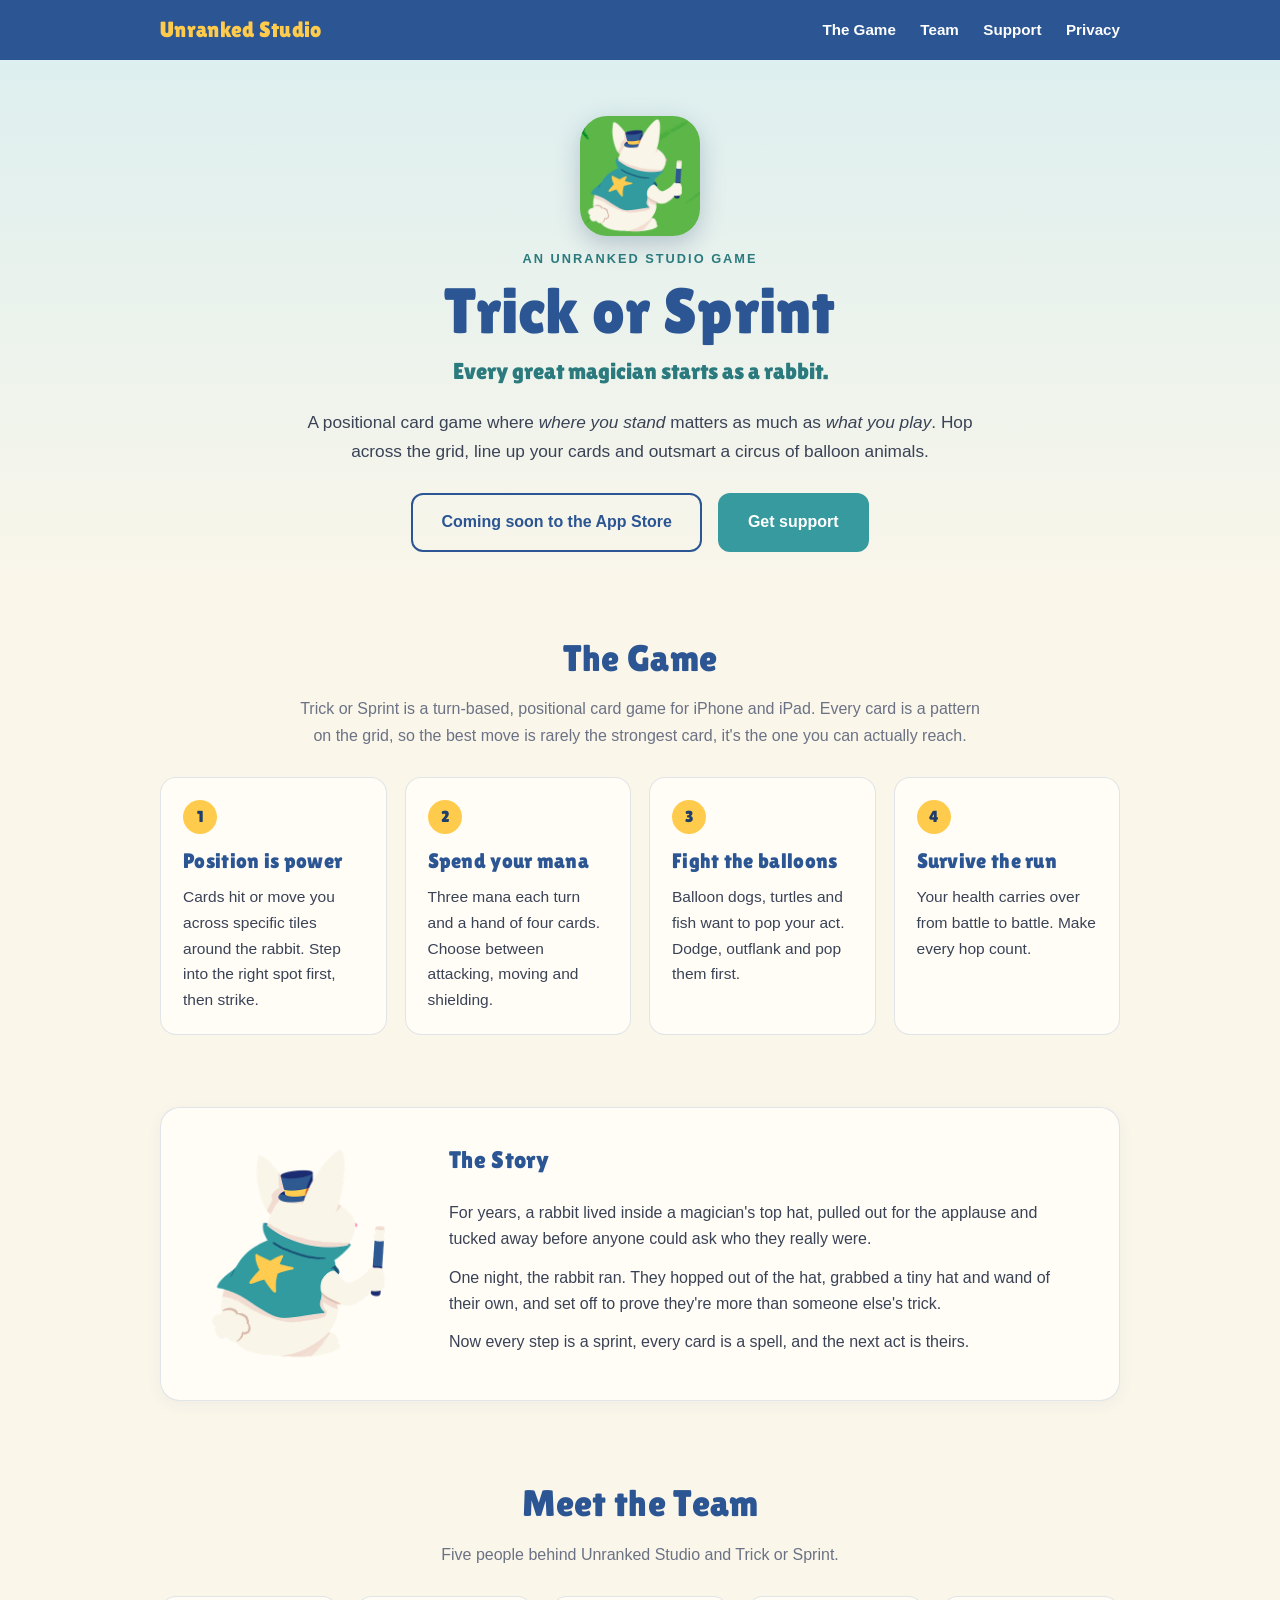
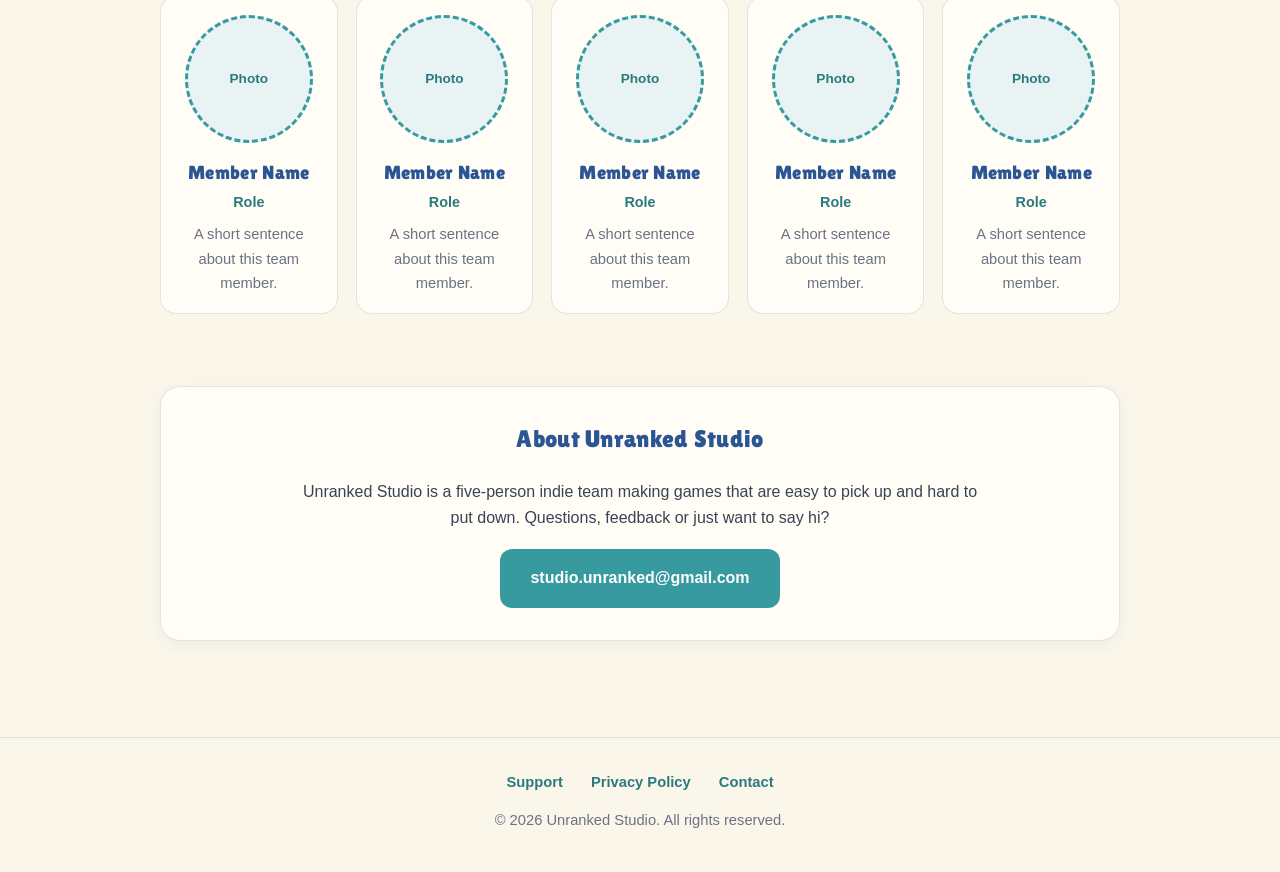
==== index.html @ 57f3ebec "Add Trick or Sprint site: home, support and privacy pages Co-Authored-By: Claude Sonnet 5.5 <noreply" ====
<!DOCTYPE html>
<html lang="en">
<head>
    <meta charset="UTF-8">
    <meta name="viewport" content="width=device-width, initial-scale=1.0">
    <title>Trick or Sprint - Unranked Studio</title>
    <meta name="description" content="Trick or Sprint is a positional card game by Unranked Studio. A rabbit escapes the magician's top hat and sets out to prove themselves as a magician of their own.">

    <link rel="preconnect" href="https://fonts.googleapis.com">
    <link rel="preconnect" href="https://fonts.gstatic.com" crossorigin>
    <link href="https://fonts.googleapis.com/css2?family=Lilita+One&display=swap" rel="stylesheet">
    <link rel="stylesheet" href="style.css">
</head>
<body>

<header class="topbar">
    <div class="container">
        <a href="index.html" class="brand">Unranked Studio</a>
        <nav>
            <a href="#game">The Game</a>
            <a href="#team">Team</a>
            <a href="support.html">Support</a>
            <a href="privacy.html">Privacy</a>
        </nav>
    </div>
</header>

<!-- ============ HERO ============ -->
<section class="hero">
    <div class="container">
        <div class="hero-art">
            <img src="images/app-icon.png" alt="Trick or Sprint app icon: a rabbit in a magician's cape holding a wand" class="app-icon">
        </div>
        <p class="studio-tag">An Unranked Studio game</p>
        <h1>Trick or Sprint</h1>
        <p class="tagline">Every great magician starts as a rabbit.</p>
        <p class="pitch">
            A positional card game where <em>where you stand</em> matters as much as <em>what you play</em>.
            Hop across the grid, line up your cards and outsmart a circus of balloon animals.
        </p>

        <div class="cta-row">
            <!-- When the app is live, replace this span with:
                 <a href="https://apps.apple.com/app/YOUR-APP-ID" class="btn btn-primary">Download on the App Store</a> -->
            <span class="btn btn-soon">Coming soon to the App Store</span>
            <a href="support.html" class="btn btn-teal">Get support</a>
        </div>
    </div>
</section>

<!-- ============ THE GAME ============ -->
<section class="block" id="game">
    <div class="container">
        <h2>The Game</h2>
        <p class="lead">
            Trick or Sprint is a turn-based, positional card game for iPhone and iPad.
            Every card is a pattern on the grid, so the best move is rarely the strongest card,
            it's the one you can actually reach.
        </p>

        <div class="feature-grid">
            <div class="feature">
                <span class="num">1</span>
                <h3>Position is power</h3>
                <p>Cards hit or move you across specific tiles around the rabbit. Step into the right spot first, then strike.</p>
            </div>
            <div class="feature">
                <span class="num">2</span>
                <h3>Spend your mana</h3>
                <p>Three mana each turn and a hand of four cards. Choose between attacking, moving and shielding.</p>
            </div>
            <div class="feature">
                <span class="num">3</span>
                <h3>Fight the balloons</h3>
                <p>Balloon dogs, turtles and fish want to pop your act. Dodge, outflank and pop them first.</p>
            </div>
            <div class="feature">
                <span class="num">4</span>
                <h3>Survive the run</h3>
                <p>Your health carries over from battle to battle. Make every hop count.</p>
            </div>
        </div>
    </div>
</section>

<!-- ============ THE STORY ============ -->
<section class="block" id="story">
    <div class="container">
        <div class="panel story">
            <img src="images/rabbit.png" alt="The rabbit, wearing a tiny top hat and teal cape, holding a magic wand">
            <div>
                <h2>The Story</h2>
                <p>
                    For years, a rabbit lived inside a magician's top hat, pulled out for the applause
                    and tucked away before anyone could ask who they really were.
                </p>
                <p>
                    One night, the rabbit ran. They hopped out of the hat, grabbed a tiny hat and wand of their own,
                    and set off to prove they're more than someone else's trick.
                </p>
                <p>
                    Now every step is a sprint, every card is a spell, and the next act is theirs.
                </p>
            </div>
        </div>
    </div>
</section>

<!-- ============ THE TEAM ============ -->
<section class="block" id="team">
    <div class="container">
        <h2>Meet the Team</h2>
        <p class="lead">Five people behind Unranked Studio and Trick or Sprint.</p>

        <!--
            To add a photo: put the image in images/team/ and replace the placeholder <span> inside .photo with
            <img src="images/team/your-photo.jpg" alt="Name">
            Then replace the name, role and short bio of that member.
        -->
        <div class="team-grid">
            <article class="member">
                <div class="photo"><span>Photo</span></div>
                <h3>Member Name</h3>
                <p class="role">Role</p>
                <p class="bio">A short sentence about this team member.</p>
            </article>

            <article class="member">
                <div class="photo"><span>Photo</span></div>
                <h3>Member Name</h3>
                <p class="role">Role</p>
                <p class="bio">A short sentence about this team member.</p>
            </article>

            <article class="member">
                <div class="photo"><span>Photo</span></div>
                <h3>Member Name</h3>
                <p class="role">Role</p>
                <p class="bio">A short sentence about this team member.</p>
            </article>

            <article class="member">
                <div class="photo"><span>Photo</span></div>
                <h3>Member Name</h3>
                <p class="role">Role</p>
                <p class="bio">A short sentence about this team member.</p>
            </article>

            <article class="member">
                <div class="photo"><span>Photo</span></div>
                <h3>Member Name</h3>
                <p class="role">Role</p>
                <p class="bio">A short sentence about this team member.</p>
            </article>
        </div>
    </div>
</section>

<!-- ============ ABOUT THE STUDIO ============ -->
<section class="block" id="studio">
    <div class="container">
        <div class="panel" style="text-align:center;">
            <h2 style="margin-top:0;">About Unranked Studio</h2>
            <p style="max-width:680px; margin:0 auto 18px;">
                Unranked Studio is a five-person indie team making games that are easy to pick up and hard to put down.
                Questions, feedback or just want to say hi?
            </p>
            <a href="mailto:studio.unranked@gmail.com" class="btn btn-teal">studio.unranked@gmail.com</a>
        </div>
    </div>
</section>

<footer class="site-footer">
    <a href="support.html">Support</a>
    <a href="privacy.html">Privacy Policy</a>
    <a href="mailto:studio.unranked@gmail.com">Contact</a>
    <p>&copy; 2026 Unranked Studio. All rights reserved.</p>
</footer>

</body>
</html>
---- style.css ----
/* Unranked Studio - shared styles for index, support and privacy pages.
   Palette is taken from the rabbit art in the game. */

:root {
    --navy: #2B5593;
    --navy-dark: #1E3D6B;
    --teal: #379A9F;
    --teal-dark: #2A7A7E;
    --gold: #FFCB4C;
    --gold-dark: #E8B02C;
    --cream: #FAF6EA;
    --paper: #FFFDF6;
    --text: #3A4256;
    --muted: #6B7285;
    --line: rgba(43, 85, 147, 0.14);
}

* { box-sizing: border-box; }

body {
    font-family: -apple-system, BlinkMacSystemFont, "Segoe UI", Roboto, Helvetica, Arial, sans-serif;
    line-height: 1.65;
    color: var(--text);
    margin: 0;
    background-color: var(--cream);
}

h1, h2, h3, .brand {
    font-family: 'Lilita One', 'Trebuchet MS', sans-serif;
    font-weight: 400;
    color: var(--navy);
    letter-spacing: 0.3px;
}

a { color: var(--teal-dark); }
a:hover { color: var(--navy); }

.container { max-width: 1000px; margin: 0 auto; padding: 0 20px; }
.container.narrow { max-width: 720px; }

/* ---------- Top bar ---------- */
.topbar {
    background-color: var(--navy);
    color: white;
}
.topbar .container {
    display: flex;
    align-items: center;
    justify-content: space-between;
    gap: 16px;
    flex-wrap: wrap;
    padding-top: 12px;
    padding-bottom: 12px;
}
.topbar .brand {
    color: var(--gold);
    font-size: 1.35em;
    text-decoration: none;
}
.topbar nav a {
    color: white;
    text-decoration: none;
    margin-left: 20px;
    font-weight: 600;
    font-size: 0.95em;
    padding-bottom: 2px;
    border-bottom: 2px solid transparent;
}
.topbar nav a:hover,
.topbar nav a[aria-current="page"] { border-bottom-color: var(--gold); }

/* ---------- Buttons ---------- */
.btn {
    display: inline-flex;
    align-items: center;
    justify-content: center;
    padding: 14px 28px;
    border-radius: 12px;
    text-decoration: none;
    font-weight: 700;
    border: 2px solid transparent;
    transition: transform 0.15s, background-color 0.15s;
}
.btn:hover { transform: translateY(-2px); }
.btn-primary { background-color: var(--gold); color: var(--navy-dark); border-color: var(--gold); }
.btn-primary:hover { background-color: var(--gold-dark); border-color: var(--gold-dark); color: var(--navy-dark); }
.btn-teal { background-color: var(--teal); color: white; }
.btn-teal:hover { background-color: var(--teal-dark); color: white; }
.btn-soon {
    background-color: transparent;
    color: var(--navy);
    border-color: var(--navy);
    cursor: default;
}
.btn-soon:hover { transform: none; }

/* ---------- Home: hero ---------- */
.hero {
    background: linear-gradient(180deg, #DDEFEF 0%, var(--cream) 100%);
    padding: 56px 0 40px;
    text-align: center;
}
.hero-art {
    display: flex;
    justify-content: center;
    align-items: center;
    gap: 24px;
    margin-bottom: 12px;
}
.app-icon {
    width: 120px;
    height: 120px;
    border-radius: 27px;
    box-shadow: 0 8px 24px rgba(30, 61, 107, 0.25);
}
.hero h1 { font-size: 4em; margin: 0; line-height: 1.05; }
.studio-tag {
    font-weight: 700;
    letter-spacing: 2px;
    text-transform: uppercase;
    font-size: 0.8em;
    color: var(--teal-dark);
    margin: 0 0 8px;
}
.tagline {
    font-family: 'Lilita One', 'Trebuchet MS', sans-serif;
    color: var(--teal-dark);
    font-size: 1.45em;
    margin: 8px 0 18px;
}
.hero p.pitch { max-width: 680px; margin: 0 auto 28px; font-size: 1.08em; }
.cta-row { display: flex; gap: 16px; justify-content: center; flex-wrap: wrap; }

/* ---------- Sections ---------- */
section.block { padding: 36px 0; }
section.block > .container > h2 { font-size: 2.3em; margin: 0 0 8px; text-align: center; }
.lead { text-align: center; max-width: 700px; margin: 0 auto 28px; color: var(--muted); }

.panel {
    background-color: var(--paper);
    border: 1px solid var(--line);
    border-radius: 20px;
    padding: 32px 36px;
    box-shadow: 0 4px 15px rgba(30, 61, 107, 0.05);
}

.feature-grid {
    display: grid;
    grid-template-columns: repeat(auto-fit, minmax(210px, 1fr));
    gap: 18px;
}
.feature {
    background-color: var(--paper);
    border: 1px solid var(--line);
    border-radius: 16px;
    padding: 22px;
}
.feature h3 { margin: 0 0 6px; font-size: 1.3em; }
.feature p { margin: 0; font-size: 0.97em; }
.feature .num {
    display: inline-flex;
    align-items: center;
    justify-content: center;
    width: 34px;
    height: 34px;
    border-radius: 50%;
    background-color: var(--gold);
    color: var(--navy-dark);
    font-family: 'Lilita One', sans-serif;
    margin-bottom: 10px;
}

/* ---------- Story ---------- */
.story {
    display: grid;
    grid-template-columns: 220px 1fr;
    gap: 32px;
    align-items: center;
}
.story img { width: 100%; height: auto; display: block; }
.story h2 { text-align: left; margin-top: 0; }
.story p { margin: 0 0 12px; }

/* ---------- Team ---------- */
.team-grid {
    display: grid;
    grid-template-columns: repeat(auto-fit, minmax(170px, 1fr));
    gap: 18px;
}
.member {
    background-color: var(--paper);
    border: 1px solid var(--line);
    border-radius: 16px;
    padding: 18px;
    text-align: center;
}
.photo {
    width: 128px;
    height: 128px;
    margin: 0 auto 14px;
    border-radius: 50%;
    overflow: hidden;
    background-color: #E9F3F3;
    border: 3px dashed var(--teal);
    display: flex;
    align-items: center;
    justify-content: center;
    color: var(--teal-dark);
    font-size: 0.85em;
    font-weight: 600;
}
.photo img { width: 100%; height: 100%; object-fit: cover; display: block; }
.member h3 { margin: 0; font-size: 1.2em; }
.member .role { color: var(--teal-dark); font-weight: 600; font-size: 0.9em; margin: 2px 0 8px; }
.member .bio { margin: 0; font-size: 0.92em; color: var(--muted); }

/* ---------- Document pages (support / privacy) ---------- */
.doc { padding: 40px 0 20px; }
.doc h1 { font-size: 2.6em; margin: 0 0 6px; }
.doc h2 { font-size: 1.5em; margin: 34px 0 6px; }
.doc .updated { color: var(--muted); font-size: 0.92em; margin-top: 0; }
.doc p, .doc ul { margin-top: 0; }
.doc li { margin-bottom: 8px; }
.doc hr { border: none; border-top: 1px solid var(--line); margin: 28px 0; }

.contact-card {
    background-color: var(--paper);
    border: 1px solid var(--line);
    border-radius: 20px;
    padding: 28px;
    text-align: center;
    margin: 24px 0 8px;
}
.contact-card p { margin: 0 0 16px; }
.contact-card .small { font-size: 0.9em; color: var(--muted); margin: 14px 0 0; }

details {
    background-color: var(--paper);
    border: 1px solid var(--line);
    border-radius: 14px;
    padding: 4px 20px;
    margin-bottom: 10px;
}
details[open] { padding-bottom: 12px; }
summary {
    cursor: pointer;
    font-weight: 700;
    color: var(--navy);
    padding: 12px 0;
}
details p, details ul { margin: 0 0 10px; }

/* ---------- Footer ---------- */
.site-footer {
    margin-top: 60px;
    padding: 32px 20px 40px;
    border-top: 1px solid var(--line);
    text-align: center;
    font-size: 0.92em;
    color: var(--muted);
}
.site-footer a { margin: 0 12px; text-decoration: none; font-weight: 600; }
.site-footer a:hover { text-decoration: underline; }
.site-footer p { margin: 14px 0 0; }

/* ---------- Mobile ---------- */
@media (max-width: 720px) {
    .hero h1 { font-size: 2.8em; }
    .hero-art { flex-direction: column; gap: 14px; }
    .panel { padding: 24px; }
    .story { grid-template-columns: 1fr; text-align: center; }
    .story img { max-width: 180px; margin: 0 auto; }
    .story h2 { text-align: center; }
    .topbar nav a { margin-left: 14px; }
    .btn { width: 100%; }
}
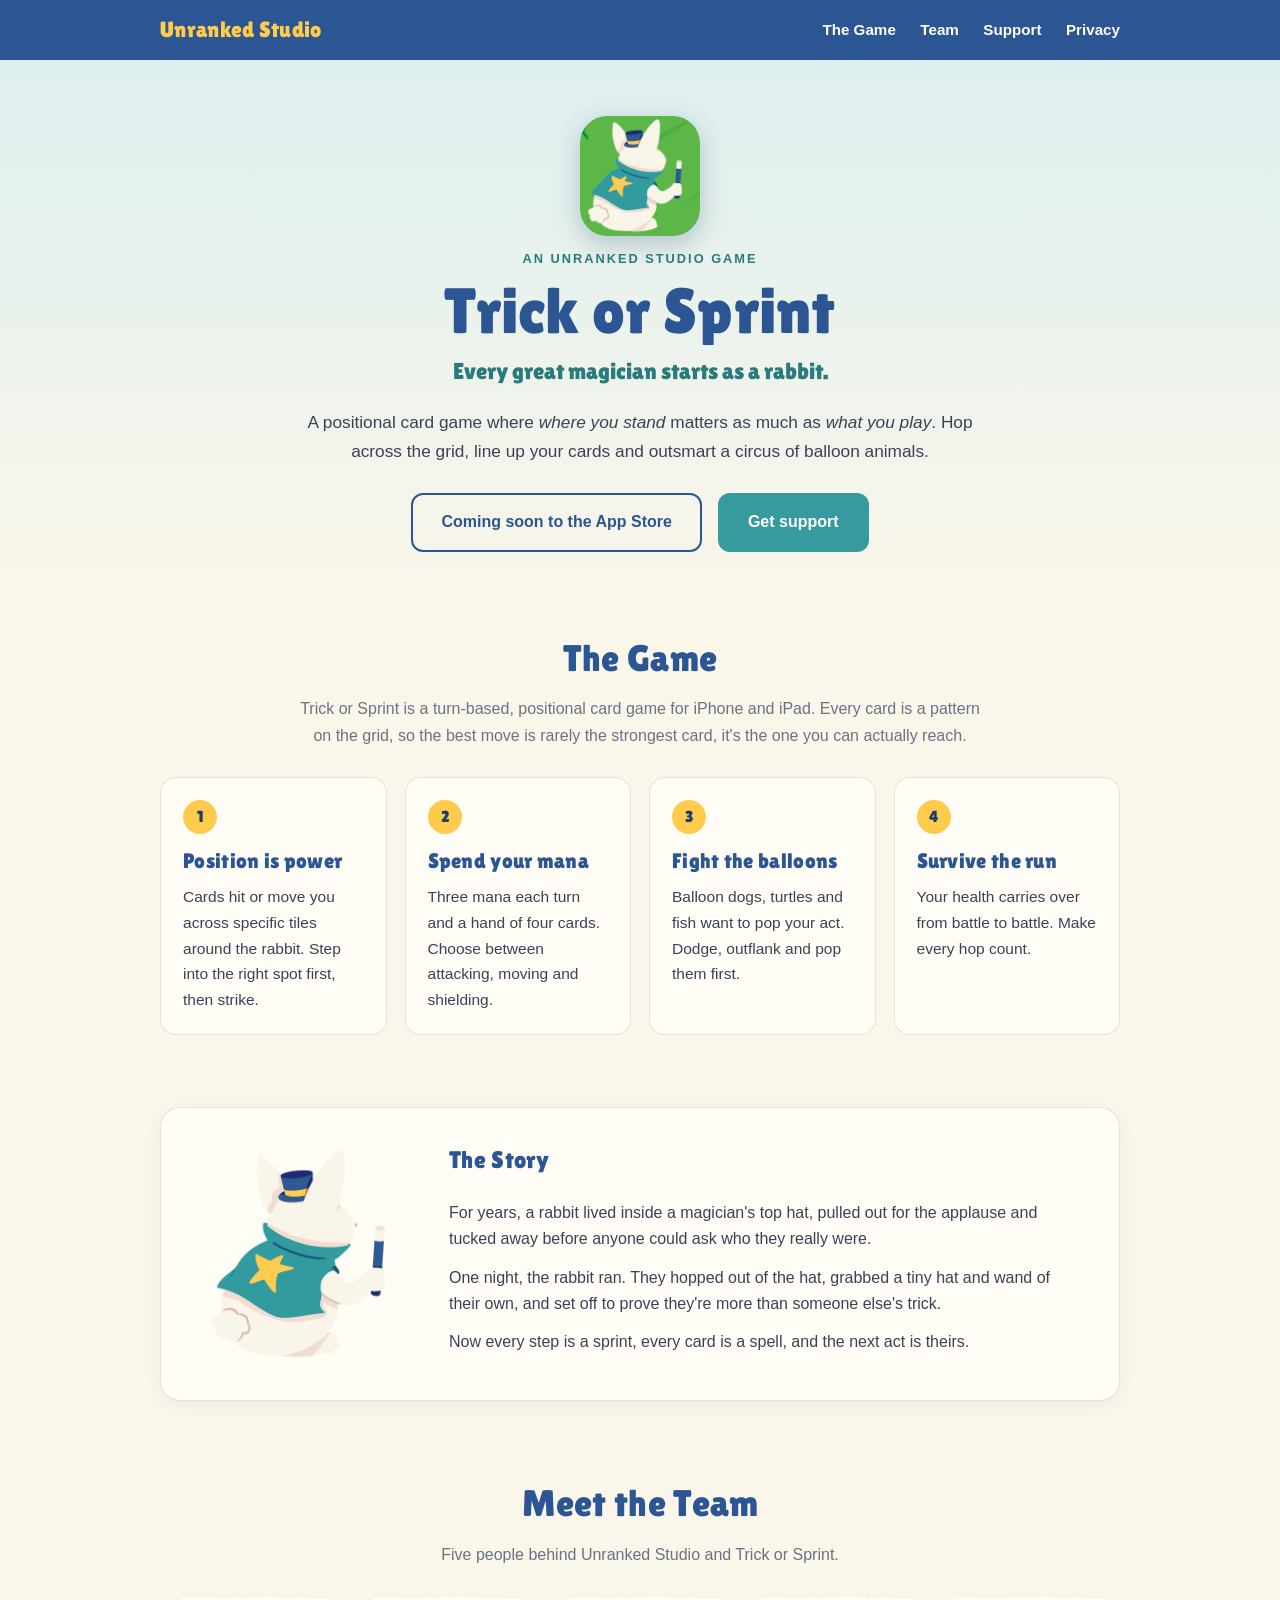
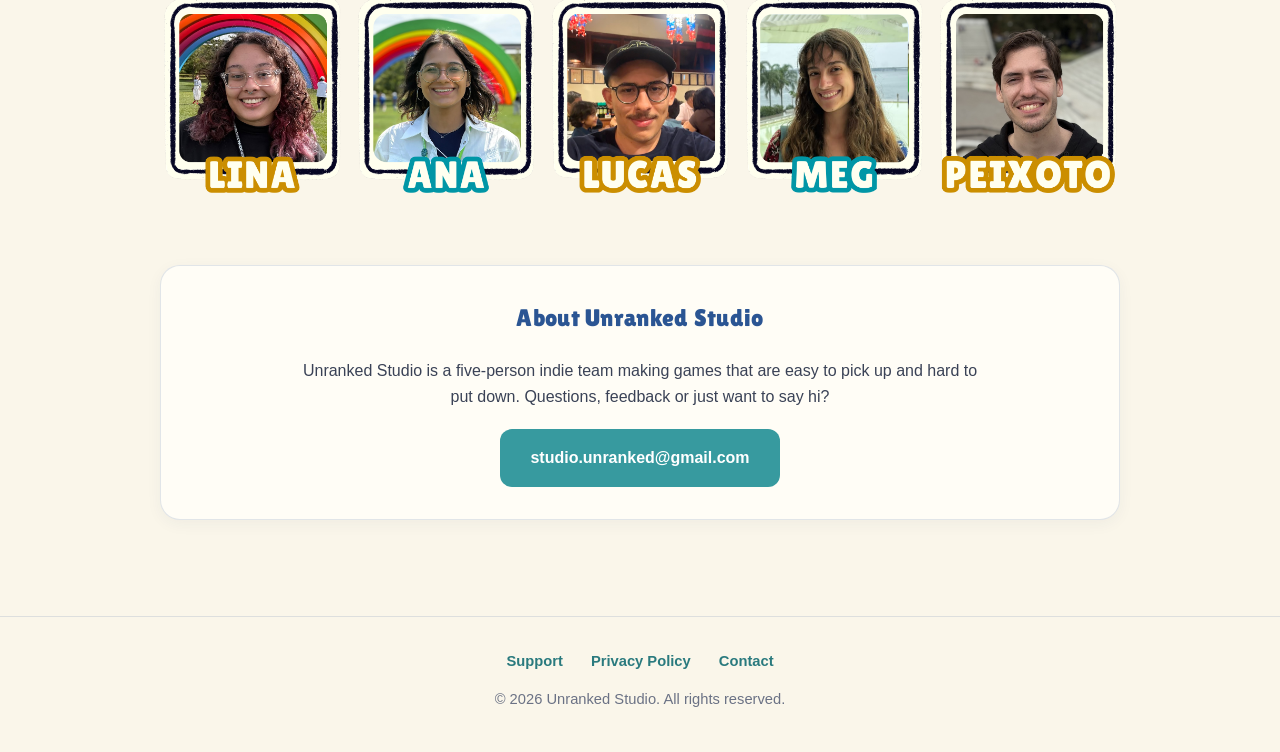
==== commit 76a91e13: "privacy, support, site done" ====
--- a/index.html
+++ b/index.html
@@ -112,46 +112,13 @@
         <h2>Meet the Team</h2>
         <p class="lead">Five people behind Unranked Studio and Trick or Sprint.</p>
 
-        <!--
-            To add a photo: put the image in images/team/ and replace the placeholder <span> inside .photo with
-            <img src="images/team/your-photo.jpg" alt="Name">
-            Then replace the name, role and short bio of that member.
-        -->
+        <!-- Order alternates the name-label color baked into each photo: gold, teal, gold, teal, gold. -->
         <div class="team-grid">
-            <article class="member">
-                <div class="photo"><span>Photo</span></div>
-                <h3>Member Name</h3>
-                <p class="role">Role</p>
-                <p class="bio">A short sentence about this team member.</p>
-            </article>
-
-            <article class="member">
-                <div class="photo"><span>Photo</span></div>
-                <h3>Member Name</h3>
-                <p class="role">Role</p>
-                <p class="bio">A short sentence about this team member.</p>
-            </article>
-
-            <article class="member">
-                <div class="photo"><span>Photo</span></div>
-                <h3>Member Name</h3>
-                <p class="role">Role</p>
-                <p class="bio">A short sentence about this team member.</p>
-            </article>
-
-            <article class="member">
-                <div class="photo"><span>Photo</span></div>
-                <h3>Member Name</h3>
-                <p class="role">Role</p>
-                <p class="bio">A short sentence about this team member.</p>
-            </article>
-
-            <article class="member">
-                <div class="photo"><span>Photo</span></div>
-                <h3>Member Name</h3>
-                <p class="role">Role</p>
-                <p class="bio">A short sentence about this team member.</p>
-            </article>
+            <img src="images/lina.png" alt="Lina" loading="lazy">
+            <img src="images/ana.png" alt="Ana" loading="lazy">
+            <img src="images/lucas.png" alt="Lucas" loading="lazy">
+            <img src="images/meg.png" alt="Meg" loading="lazy">
+            <img src="images/peixoto.png" alt="Peixoto" loading="lazy">
         </div>
     </div>
 </section>
--- a/style.css
+++ b/style.css
@@ -182,37 +182,20 @@
 .story p { margin: 0 0 12px; }
 
 /* ---------- Team ---------- */
+/* The photos already carry their own frame and name label, so they are shown as-is. */
 .team-grid {
-    display: grid;
-    grid-template-columns: repeat(auto-fit, minmax(170px, 1fr));
-    gap: 18px;
-}
-.member {
-    background-color: var(--paper);
-    border: 1px solid var(--line);
-    border-radius: 16px;
-    padding: 18px;
-    text-align: center;
-}
-.photo {
-    width: 128px;
-    height: 128px;
-    margin: 0 auto 14px;
-    border-radius: 50%;
-    overflow: hidden;
-    background-color: #E9F3F3;
-    border: 3px dashed var(--teal);
     display: flex;
-    align-items: center;
-    justify-content: center;
-    color: var(--teal-dark);
-    font-size: 0.85em;
-    font-weight: 600;
-}
-.photo img { width: 100%; height: 100%; object-fit: cover; display: block; }
-.member h3 { margin: 0; font-size: 1.2em; }
-.member .role { color: var(--teal-dark); font-weight: 600; font-size: 0.9em; margin: 2px 0 8px; }
-.member .bio { margin: 0; font-size: 0.92em; color: var(--muted); }
+    flex-wrap: wrap;
+    justify-content: center;
+    gap: 14px;
+}
+.team-grid img {
+    flex: 0 1 180px;
+    min-width: 0;
+    max-width: calc(50% - 7px);
+    height: auto;
+    display: block;
+}
 
 /* ---------- Document pages (support / privacy) ---------- */
 .doc { padding: 40px 0 20px; }
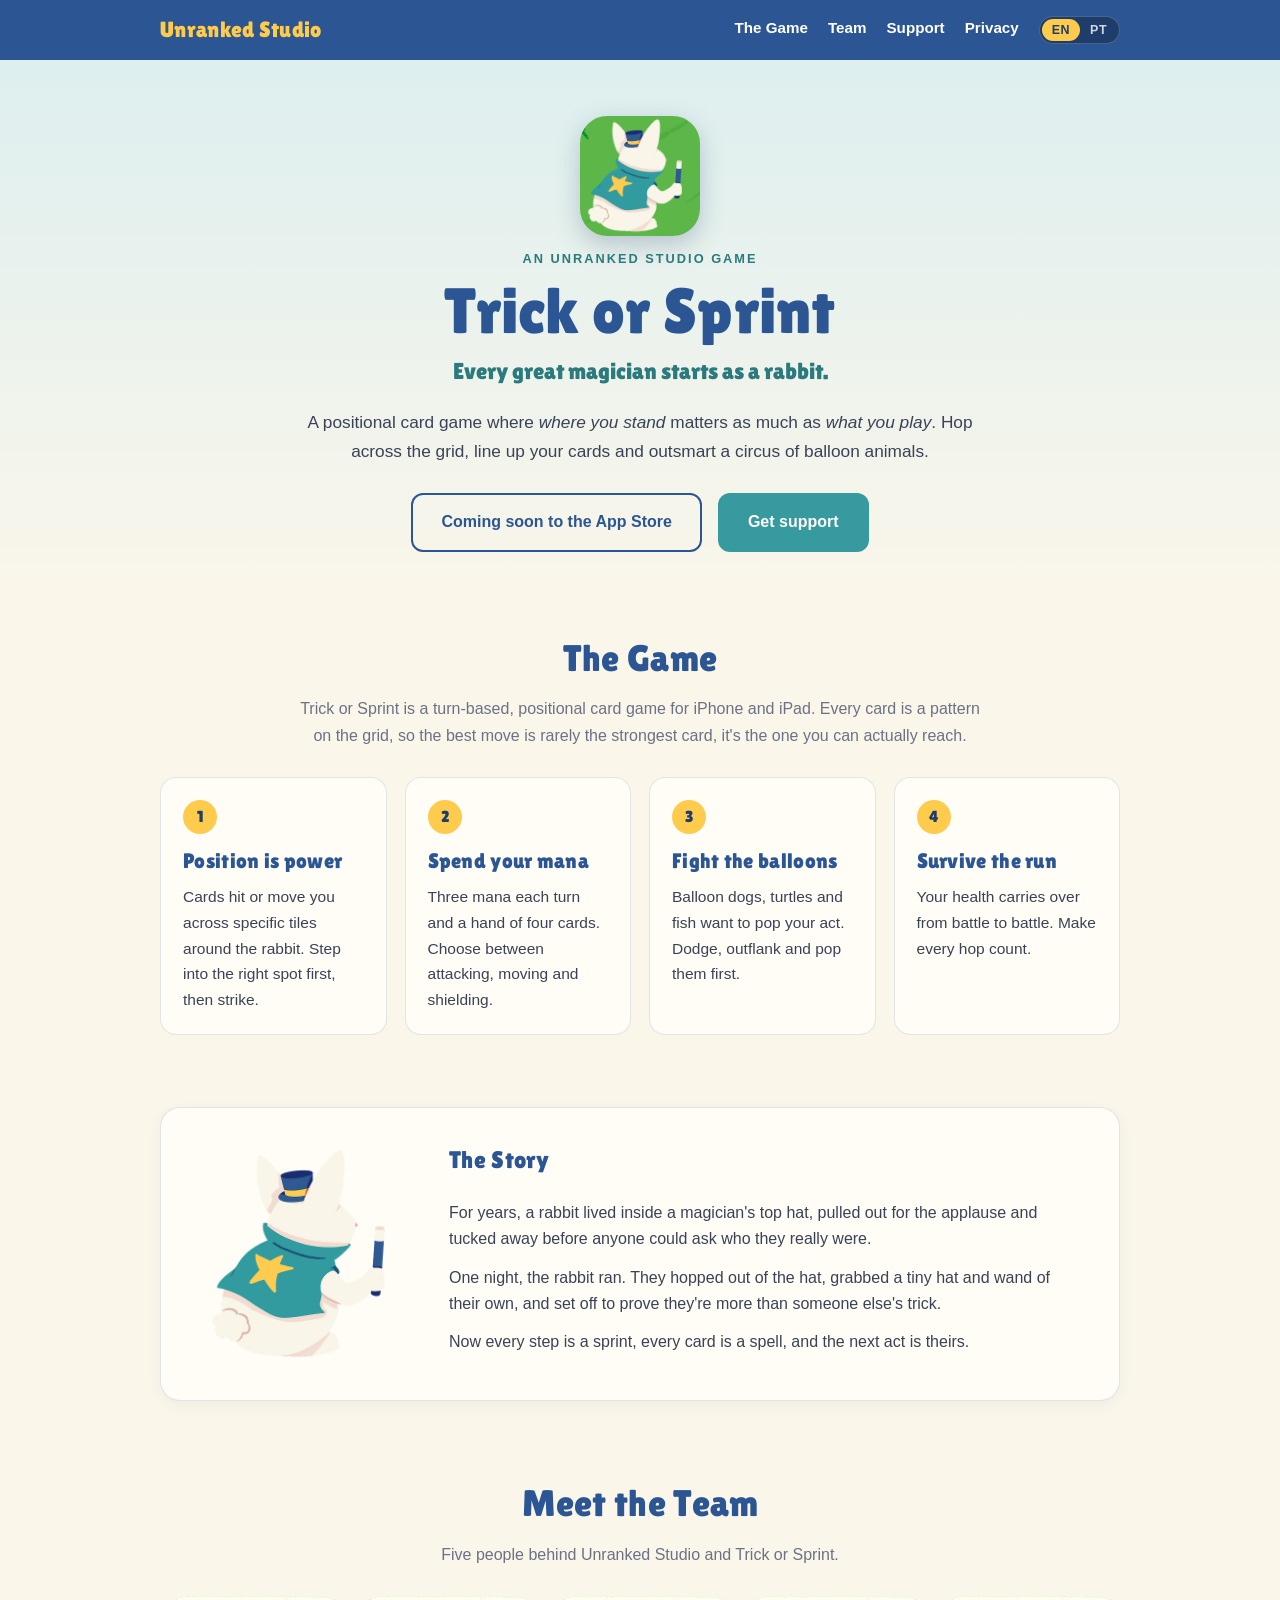
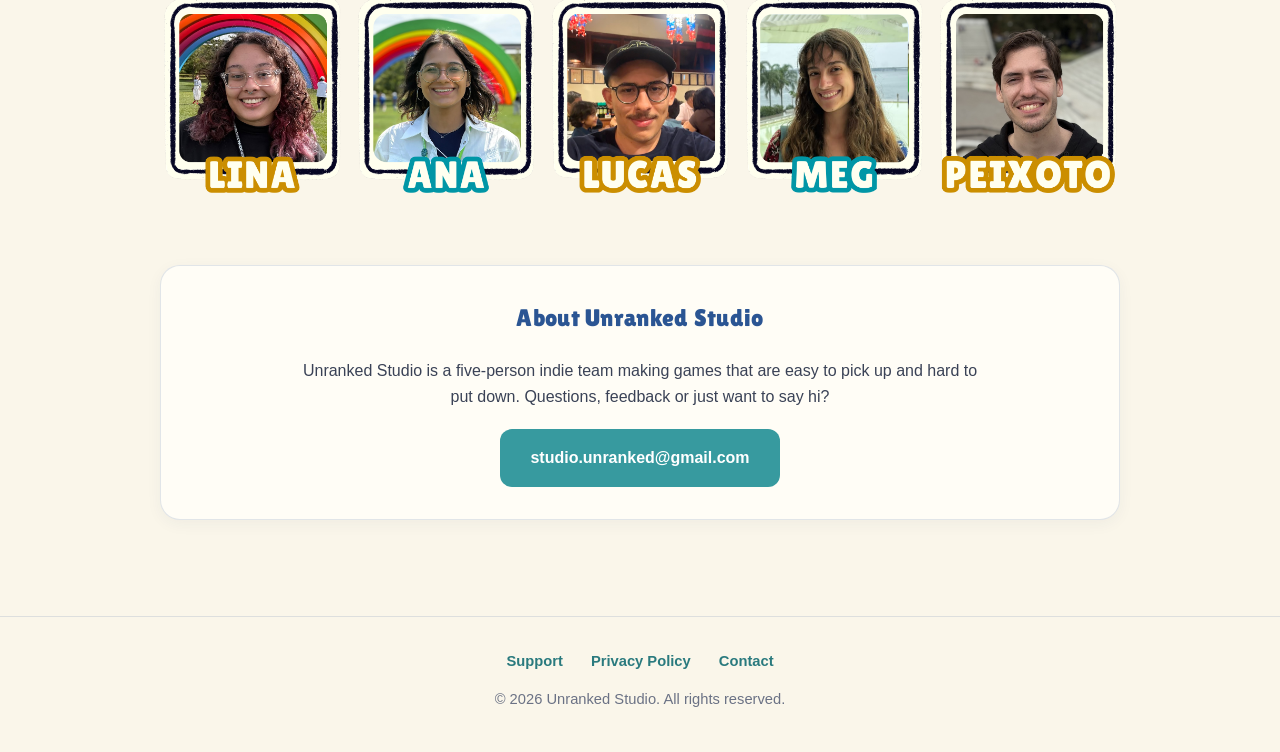
==== commit be6302f2: "privacy policy updated and multiples languages added" ====
--- a/index.html
+++ b/index.html
@@ -1,10 +1,27 @@
 <!DOCTYPE html>
-<html lang="en">
+<html lang="en" data-title-en="Trick or Sprint - Unranked Studio" data-title-pt="Trick or Sprint - Unranked Studio">
 <head>
     <meta charset="UTF-8">
     <meta name="viewport" content="width=device-width, initial-scale=1.0">
     <title>Trick or Sprint - Unranked Studio</title>
     <meta name="description" content="Trick or Sprint is a positional card game by Unranked Studio. A rabbit escapes the magician's top hat and sets out to prove themselves as a magician of their own.">
+
+    <script>
+        (function() {
+            try {
+                var params = new URLSearchParams(window.location.search);
+                var urlLang = params.get('lang');
+                var saved = urlLang || localStorage.getItem('unranked_lang');
+                var lang = (saved === 'pt' || saved === 'en') ? saved : 'en';
+                if (urlLang === 'pt' || urlLang === 'en') {
+                    localStorage.setItem('unranked_lang', lang);
+                }
+                document.documentElement.lang = lang;
+                var title = document.documentElement.getAttribute('data-title-' + lang);
+                if (title) document.title = title;
+            } catch (e) {}
+        })();
+    </script>
 
     <link rel="preconnect" href="https://fonts.googleapis.com">
     <link rel="preconnect" href="https://fonts.gstatic.com" crossorigin>
@@ -17,10 +34,14 @@
     <div class="container">
         <a href="index.html" class="brand">Unranked Studio</a>
         <nav>
-            <a href="#game">The Game</a>
-            <a href="#team">Team</a>
-            <a href="support.html">Support</a>
-            <a href="privacy.html">Privacy</a>
+            <a href="#game"><span data-lang="en">The Game</span><span data-lang="pt">O Jogo</span></a>
+            <a href="#team"><span data-lang="en">Team</span><span data-lang="pt">Equipe</span></a>
+            <a href="support.html"><span data-lang="en">Support</span><span data-lang="pt">Suporte</span></a>
+            <a href="privacy.html"><span data-lang="en">Privacy</span><span data-lang="pt">Privacidade</span></a>
+            <div class="lang-switch" role="group" aria-label="Language / Idioma">
+                <button type="button" class="lang-btn" data-set-lang="en" title="English">EN</button>
+                <button type="button" class="lang-btn" data-set-lang="pt" title="Português">PT</button>
+            </div>
         </nav>
     </div>
 </header>
@@ -31,19 +52,35 @@
         <div class="hero-art">
             <img src="images/app-icon.png" alt="Trick or Sprint app icon: a rabbit in a magician's cape holding a wand" class="app-icon">
         </div>
-        <p class="studio-tag">An Unranked Studio game</p>
+        <p class="studio-tag">
+            <span data-lang="en">An Unranked Studio game</span>
+            <span data-lang="pt">Um jogo da Unranked Studio</span>
+        </p>
         <h1>Trick or Sprint</h1>
-        <p class="tagline">Every great magician starts as a rabbit.</p>
-        <p class="pitch">
+        <p class="tagline">
+            <span data-lang="en">Every great magician starts as a rabbit.</span>
+            <span data-lang="pt">Todo grande mágico começa como um coelho.</span>
+        </p>
+        <p class="pitch" data-lang="en">
             A positional card game where <em>where you stand</em> matters as much as <em>what you play</em>.
             Hop across the grid, line up your cards and outsmart a circus of balloon animals.
+        </p>
+        <p class="pitch" data-lang="pt">
+            Um jogo de cartas posicional em que <em>onde você está</em> importa tanto quanto <em>o que você joga</em>.
+            Pule pelo tabuleiro, alinhe suas cartas e supere um circo de animais de balão.
         </p>
 
         <div class="cta-row">
             <!-- When the app is live, replace this span with:
                  <a href="https://apps.apple.com/app/YOUR-APP-ID" class="btn btn-primary">Download on the App Store</a> -->
-            <span class="btn btn-soon">Coming soon to the App Store</span>
-            <a href="support.html" class="btn btn-teal">Get support</a>
+            <span class="btn btn-soon">
+                <span data-lang="en">Coming soon to the App Store</span>
+                <span data-lang="pt">Em breve na App Store</span>
+            </span>
+            <a href="support.html" class="btn btn-teal">
+                <span data-lang="en">Get support</span>
+                <span data-lang="pt">Obter suporte</span>
+            </a>
         </div>
     </div>
 </section>
@@ -51,33 +88,57 @@
 <!-- ============ THE GAME ============ -->
 <section class="block" id="game">
     <div class="container">
-        <h2>The Game</h2>
-        <p class="lead">
+        <h2>
+            <span data-lang="en">The Game</span>
+            <span data-lang="pt">O Jogo</span>
+        </h2>
+        <p class="lead" data-lang="en">
             Trick or Sprint is a turn-based, positional card game for iPhone and iPad.
             Every card is a pattern on the grid, so the best move is rarely the strongest card,
             it's the one you can actually reach.
         </p>
+        <p class="lead" data-lang="pt">
+            Trick or Sprint é um jogo de cartas posicional por turnos para iPhone e iPad.
+            Cada carta é um padrão no tabuleiro, então a melhor jogada raramente é a carta mais forte,
+            e sim aquela que você realmente consegue alcançar.
+        </p>
 
         <div class="feature-grid">
             <div class="feature">
                 <span class="num">1</span>
-                <h3>Position is power</h3>
-                <p>Cards hit or move you across specific tiles around the rabbit. Step into the right spot first, then strike.</p>
+                <h3>
+                    <span data-lang="en">Position is power</span>
+                    <span data-lang="pt">Posição é poder</span>
+                </h3>
+                <p data-lang="en">Cards hit or move you across specific tiles around the rabbit. Step into the right spot first, then strike.</p>
+                <p data-lang="pt">As cartas atingem ou movem você por casas específicas ao redor do coelho. Entre no lugar certo primeiro e depois ataque.</p>
             </div>
             <div class="feature">
                 <span class="num">2</span>
-                <h3>Spend your mana</h3>
-                <p>Three mana each turn and a hand of four cards. Choose between attacking, moving and shielding.</p>
+                <h3>
+                    <span data-lang="en">Spend your mana</span>
+                    <span data-lang="pt">Gaste sua mana</span>
+                </h3>
+                <p data-lang="en">Three mana each turn and a hand of four cards. Choose between attacking, moving and shielding.</p>
+                <p data-lang="pt">Três de mana a cada turno e uma mão de quatro cartas. Escolha entre atacar, mover e se defender.</p>
             </div>
             <div class="feature">
                 <span class="num">3</span>
-                <h3>Fight the balloons</h3>
-                <p>Balloon dogs, turtles and fish want to pop your act. Dodge, outflank and pop them first.</p>
+                <h3>
+                    <span data-lang="en">Fight the balloons</span>
+                    <span data-lang="pt">Enfrente os balões</span>
+                </h3>
+                <p data-lang="en">Balloon dogs, turtles and fish want to pop your act. Dodge, outflank and pop them first.</p>
+                <p data-lang="pt">Cachorros, tartarugas e peixes de balão querem estourar o seu show. Desvie, flanqueie e estoure-os primeiro.</p>
             </div>
             <div class="feature">
                 <span class="num">4</span>
-                <h3>Survive the run</h3>
-                <p>Your health carries over from battle to battle. Make every hop count.</p>
+                <h3>
+                    <span data-lang="en">Survive the run</span>
+                    <span data-lang="pt">Sobreviva à jornada</span>
+                </h3>
+                <p data-lang="en">Your health carries over from battle to battle. Make every hop count.</p>
+                <p data-lang="pt">Sua vida continua de uma batalha para a outra. Faça cada pulo valer a pena.</p>
             </div>
         </div>
     </div>
@@ -88,7 +149,7 @@
     <div class="container">
         <div class="panel story">
             <img src="images/rabbit.png" alt="The rabbit, wearing a tiny top hat and teal cape, holding a magic wand">
-            <div>
+            <div data-lang="en">
                 <h2>The Story</h2>
                 <p>
                     For years, a rabbit lived inside a magician's top hat, pulled out for the applause
@@ -102,6 +163,20 @@
                     Now every step is a sprint, every card is a spell, and the next act is theirs.
                 </p>
             </div>
+            <div data-lang="pt">
+                <h2>A História</h2>
+                <p>
+                    Durante anos, um coelho viveu dentro da cartola de um mágico, tirado apenas para os aplausos
+                    e guardado antes que alguém pudesse perguntar quem ele realmente era.
+                </p>
+                <p>
+                    Uma noite, o coelho fugiu. Ele pulou para fora da cartola, pegou sua própria cartolinha e varinha,
+                    e partiu para provar que é muito mais do que o truque de outra pessoa.
+                </p>
+                <p>
+                    Agora cada passo é uma corrida, cada carta é um feitiço, e o próximo ato é todo dele.
+                </p>
+            </div>
         </div>
     </div>
 </section>
@@ -109,8 +184,14 @@
 <!-- ============ THE TEAM ============ -->
 <section class="block" id="team">
     <div class="container">
-        <h2>Meet the Team</h2>
-        <p class="lead">Five people behind Unranked Studio and Trick or Sprint.</p>
+        <h2>
+            <span data-lang="en">Meet the Team</span>
+            <span data-lang="pt">Conheça a Equipe</span>
+        </h2>
+        <p class="lead">
+            <span data-lang="en">Five people behind Unranked Studio and Trick or Sprint.</span>
+            <span data-lang="pt">Cinco pessoas por trás da Unranked Studio e de Trick or Sprint.</span>
+        </p>
 
         <!-- Order alternates the name-label color baked into each photo: gold, teal, gold, teal, gold. -->
         <div class="team-grid">
@@ -127,22 +208,42 @@
 <section class="block" id="studio">
     <div class="container">
         <div class="panel" style="text-align:center;">
-            <h2 style="margin-top:0;">About Unranked Studio</h2>
-            <p style="max-width:680px; margin:0 auto 18px;">
+            <h2 style="margin-top:0;">
+                <span data-lang="en">About Unranked Studio</span>
+                <span data-lang="pt">Sobre a Unranked Studio</span>
+            </h2>
+            <p style="max-width:680px; margin:0 auto 18px;" data-lang="en">
                 Unranked Studio is a five-person indie team making games that are easy to pick up and hard to put down.
                 Questions, feedback or just want to say hi?
             </p>
+            <p style="max-width:680px; margin:0 auto 18px;" data-lang="pt">
+                A Unranked Studio é uma equipe indie de cinco pessoas criando jogos fáceis de aprender e difíceis de largar.
+                Dúvidas, sugestões ou só quer dar um oi?
+            </p>
             <a href="mailto:studio.unranked@gmail.com" class="btn btn-teal">studio.unranked@gmail.com</a>
         </div>
     </div>
 </section>
 
 <footer class="site-footer">
-    <a href="support.html">Support</a>
-    <a href="privacy.html">Privacy Policy</a>
-    <a href="mailto:studio.unranked@gmail.com">Contact</a>
-    <p>&copy; 2026 Unranked Studio. All rights reserved.</p>
+    <a href="support.html"><span data-lang="en">Support</span><span data-lang="pt">Suporte</span></a>
+    <a href="privacy.html"><span data-lang="en">Privacy Policy</span><span data-lang="pt">Política de Privacidade</span></a>
+    <a href="mailto:studio.unranked@gmail.com"><span data-lang="en">Contact</span><span data-lang="pt">Contato</span></a>
+    <p data-lang="en">&copy; 2026 Unranked Studio. All rights reserved.</p>
+    <p data-lang="pt">&copy; 2026 Unranked Studio. Todos os direitos reservados.</p>
 </footer>
+
+<script>
+    document.querySelectorAll('[data-set-lang]').forEach(function(btn) {
+        btn.addEventListener('click', function() {
+            var lang = btn.getAttribute('data-set-lang');
+            document.documentElement.lang = lang;
+            var title = document.documentElement.getAttribute('data-title-' + lang);
+            if (title) document.title = title;
+            try { localStorage.setItem('unranked_lang', lang); } catch (e) {}
+        });
+    });
+</script>
 
 </body>
 </html>
--- a/style.css
+++ b/style.css
@@ -57,6 +57,11 @@
     font-size: 1.35em;
     text-decoration: none;
 }
+.topbar nav {
+    display: flex;
+    align-items: center;
+    flex-wrap: wrap;
+}
 .topbar nav a {
     color: white;
     text-decoration: none;
@@ -68,6 +73,48 @@
 }
 .topbar nav a:hover,
 .topbar nav a[aria-current="page"] { border-bottom-color: var(--gold); }
+
+/* ---------- Language Switcher ---------- */
+html[lang="en"] [data-lang="pt"],
+html:not([lang="pt"]) [data-lang="pt"] {
+    display: none !important;
+}
+html[lang="pt"] [data-lang="en"] {
+    display: none !important;
+}
+
+.lang-switch {
+    display: inline-flex;
+    align-items: center;
+    margin-left: 20px;
+    background-color: var(--navy-dark);
+    border: 1px solid rgba(255, 255, 255, 0.2);
+    border-radius: 999px;
+    padding: 2px;
+}
+.lang-btn {
+    appearance: none;
+    border: none;
+    background: transparent;
+    color: rgba(255, 255, 255, 0.8);
+    font-family: inherit;
+    font-weight: 700;
+    font-size: 0.78em;
+    letter-spacing: 0.5px;
+    padding: 4px 10px;
+    border-radius: 999px;
+    cursor: pointer;
+    transition: background-color 0.15s, color 0.15s;
+}
+.lang-btn:hover {
+    color: white;
+}
+html[lang="en"] .lang-btn[data-set-lang="en"],
+html:not([lang="pt"]) .lang-btn[data-set-lang="en"],
+html[lang="pt"] .lang-btn[data-set-lang="pt"] {
+    background-color: var(--gold);
+    color: var(--navy-dark);
+}
 
 /* ---------- Buttons ---------- */
 .btn {
@@ -255,5 +302,6 @@
     .story img { max-width: 180px; margin: 0 auto; }
     .story h2 { text-align: center; }
     .topbar nav a { margin-left: 14px; }
+    .lang-switch { margin-left: 14px; }
     .btn { width: 100%; }
 }
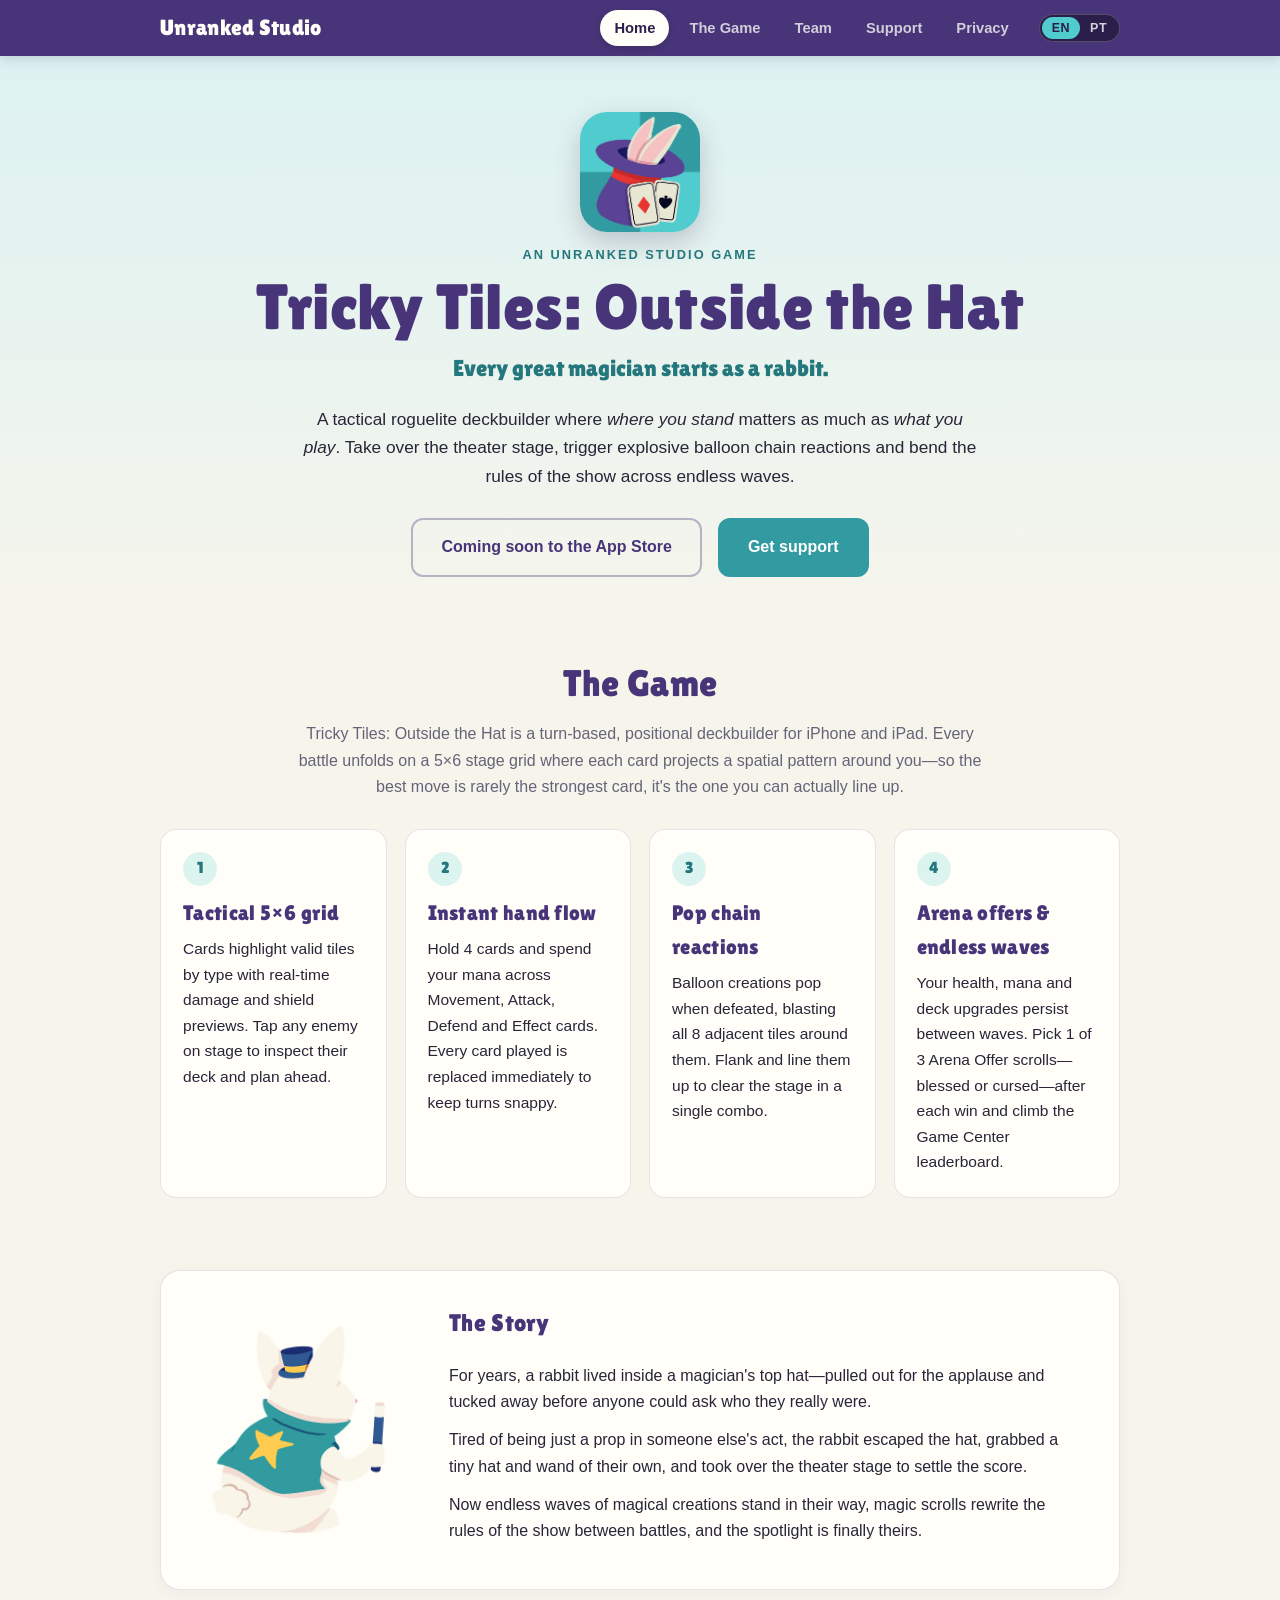
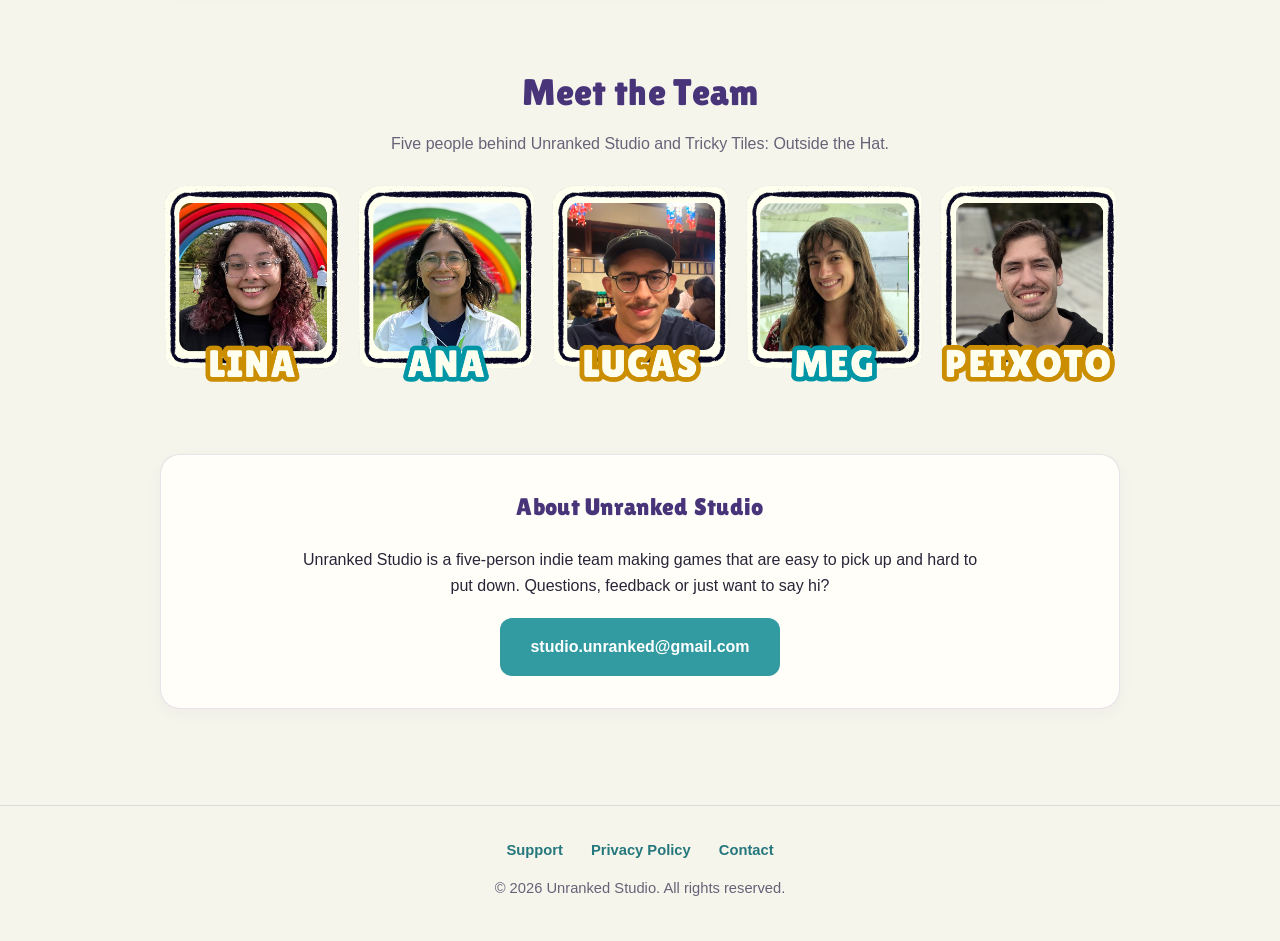
==== commit d856ec17: "style updated, color changed and other fixes" ====
--- a/index.html
+++ b/index.html
@@ -1,10 +1,10 @@
 <!DOCTYPE html>
-<html lang="en" data-title-en="Trick or Sprint - Unranked Studio" data-title-pt="Trick or Sprint - Unranked Studio">
+<html lang="en" data-title-en="Tricky Tiles: Outside the Hat - Unranked Studio" data-title-pt="Tricky Tiles: Outside the Hat - Unranked Studio">
 <head>
     <meta charset="UTF-8">
     <meta name="viewport" content="width=device-width, initial-scale=1.0">
-    <title>Trick or Sprint - Unranked Studio</title>
-    <meta name="description" content="Trick or Sprint is a positional card game by Unranked Studio. A rabbit escapes the magician's top hat and sets out to prove themselves as a magician of their own.">
+    <title>Tricky Tiles: Outside the Hat - Unranked Studio</title>
+    <meta name="description" content="Tricky Tiles: Outside the Hat is a tactical grid deckbuilder by Unranked Studio. Escape the magician's top hat, take the stage and outsmart endless waves of magical creations.">
 
     <script>
         (function() {
@@ -34,8 +34,9 @@
     <div class="container">
         <a href="index.html" class="brand">Unranked Studio</a>
         <nav>
-            <a href="#game"><span data-lang="en">The Game</span><span data-lang="pt">O Jogo</span></a>
-            <a href="#team"><span data-lang="en">Team</span><span data-lang="pt">Equipe</span></a>
+            <a href="index.html" data-nav="home" aria-current="page"><span data-lang="en">Home</span><span data-lang="pt">Início</span></a>
+            <a href="#game" data-nav="game"><span data-lang="en">The Game</span><span data-lang="pt">O Jogo</span></a>
+            <a href="#team" data-nav="team"><span data-lang="en">Team</span><span data-lang="pt">Equipe</span></a>
             <a href="support.html"><span data-lang="en">Support</span><span data-lang="pt">Suporte</span></a>
             <a href="privacy.html"><span data-lang="en">Privacy</span><span data-lang="pt">Privacidade</span></a>
             <div class="lang-switch" role="group" aria-label="Language / Idioma">
@@ -50,24 +51,24 @@
 <section class="hero">
     <div class="container">
         <div class="hero-art">
-            <img src="images/app-icon.png" alt="Trick or Sprint app icon: a rabbit in a magician's cape holding a wand" class="app-icon">
+            <img src="images/app-icon.png" alt="Tricky Tiles: Outside the Hat app icon: rabbit ears peeking out of a purple magician's top hat with two playing cards on a teal grid" class="app-icon">
         </div>
         <p class="studio-tag">
             <span data-lang="en">An Unranked Studio game</span>
             <span data-lang="pt">Um jogo da Unranked Studio</span>
         </p>
-        <h1>Trick or Sprint</h1>
+        <h1>Tricky Tiles: Outside the Hat</h1>
         <p class="tagline">
             <span data-lang="en">Every great magician starts as a rabbit.</span>
             <span data-lang="pt">Todo grande mágico começa como um coelho.</span>
         </p>
         <p class="pitch" data-lang="en">
-            A positional card game where <em>where you stand</em> matters as much as <em>what you play</em>.
-            Hop across the grid, line up your cards and outsmart a circus of balloon animals.
+            A tactical roguelite deckbuilder where <em>where you stand</em> matters as much as <em>what you play</em>.
+            Take over the theater stage, trigger explosive balloon chain reactions and bend the rules of the show across endless waves.
         </p>
         <p class="pitch" data-lang="pt">
-            Um jogo de cartas posicional em que <em>onde você está</em> importa tanto quanto <em>o que você joga</em>.
-            Pule pelo tabuleiro, alinhe suas cartas e supere um circo de animais de balão.
+            Um <em>roguelite deckbuilder</em> tático em que <em>onde você está</em> importa tanto quanto <em>o que você joga</em>.
+            Assuma o palco do teatro, provoque reações em cadeia explosivas nos balões e manipule as regras do espetáculo em ondas infinitas.
         </p>
 
         <div class="cta-row">
@@ -93,52 +94,50 @@
             <span data-lang="pt">O Jogo</span>
         </h2>
         <p class="lead" data-lang="en">
-            Trick or Sprint is a turn-based, positional card game for iPhone and iPad.
-            Every card is a pattern on the grid, so the best move is rarely the strongest card,
-            it's the one you can actually reach.
+            Tricky Tiles: Outside the Hat is a turn-based, positional deckbuilder for iPhone and iPad.
+            Every battle unfolds on a 5&times;6 stage grid where each card projects a spatial pattern around you—so the best move is rarely the strongest card, it's the one you can actually line up.
         </p>
         <p class="lead" data-lang="pt">
-            Trick or Sprint é um jogo de cartas posicional por turnos para iPhone e iPad.
-            Cada carta é um padrão no tabuleiro, então a melhor jogada raramente é a carta mais forte,
-            e sim aquela que você realmente consegue alcançar.
+            Tricky Tiles: Outside the Hat é um jogo tático de cartas e posicionamento por turnos para iPhone e iPad.
+            Cada combate acontece em um palco 5&times;6 onde cada carta possui um padrão espacial ao seu redor — então a melhor jogada raramente é a carta mais forte, e sim aquela que você consegue alinhar.
         </p>
 
         <div class="feature-grid">
             <div class="feature">
                 <span class="num">1</span>
                 <h3>
-                    <span data-lang="en">Position is power</span>
-                    <span data-lang="pt">Posição é poder</span>
-                </h3>
-                <p data-lang="en">Cards hit or move you across specific tiles around the rabbit. Step into the right spot first, then strike.</p>
-                <p data-lang="pt">As cartas atingem ou movem você por casas específicas ao redor do coelho. Entre no lugar certo primeiro e depois ataque.</p>
+                    <span data-lang="en">Tactical 5&times;6 grid</span>
+                    <span data-lang="pt">Combate tático em grid 5&times;6</span>
+                </h3>
+                <p data-lang="en">Cards highlight valid tiles by type with real-time damage and shield previews. Tap any enemy on stage to inspect their deck and plan ahead.</p>
+                <p data-lang="pt">As cartas destacam casas válidas por cor com prévia em tempo real de dano e escudo. Toque em qualquer inimigo no palco para inspecionar o deck dele.</p>
             </div>
             <div class="feature">
                 <span class="num">2</span>
                 <h3>
-                    <span data-lang="en">Spend your mana</span>
-                    <span data-lang="pt">Gaste sua mana</span>
-                </h3>
-                <p data-lang="en">Three mana each turn and a hand of four cards. Choose between attacking, moving and shielding.</p>
-                <p data-lang="pt">Três de mana a cada turno e uma mão de quatro cartas. Escolha entre atacar, mover e se defender.</p>
+                    <span data-lang="en">Instant hand flow</span>
+                    <span data-lang="pt">Mão dinâmica e mana</span>
+                </h3>
+                <p data-lang="en">Hold 4 cards and spend your mana across Movement, Attack, Defend and Effect cards. Every card played is replaced immediately to keep turns snappy.</p>
+                <p data-lang="pt">Mantenha 4 cartas na mão e gerencie sua mana entre Movimento, Ataque, Defesa e Efeito. Cada carta jogada é reposta na hora, mantendo o ritmo ágil.</p>
             </div>
             <div class="feature">
                 <span class="num">3</span>
                 <h3>
-                    <span data-lang="en">Fight the balloons</span>
-                    <span data-lang="pt">Enfrente os balões</span>
-                </h3>
-                <p data-lang="en">Balloon dogs, turtles and fish want to pop your act. Dodge, outflank and pop them first.</p>
-                <p data-lang="pt">Cachorros, tartarugas e peixes de balão querem estourar o seu show. Desvie, flanqueie e estoure-os primeiro.</p>
+                    <span data-lang="en">Pop chain reactions</span>
+                    <span data-lang="pt">Reações em cadeia</span>
+                </h3>
+                <p data-lang="en">Balloon creations pop when defeated, blasting all 8 adjacent tiles around them. Flank and line them up to clear the stage in a single combo.</p>
+                <p data-lang="pt">Inimigos de balão estouram ao serem derrotados, causando dano nos 8 tiles adjacentes. Alinhe seus alvos para criar explosões em cadeia pelo tabuleiro.</p>
             </div>
             <div class="feature">
                 <span class="num">4</span>
                 <h3>
-                    <span data-lang="en">Survive the run</span>
-                    <span data-lang="pt">Sobreviva à jornada</span>
-                </h3>
-                <p data-lang="en">Your health carries over from battle to battle. Make every hop count.</p>
-                <p data-lang="pt">Sua vida continua de uma batalha para a outra. Faça cada pulo valer a pena.</p>
+                    <span data-lang="en">Arena offers &amp; endless waves</span>
+                    <span data-lang="pt">Ofertas de arena e ondas infinitas</span>
+                </h3>
+                <p data-lang="en">Your health, mana and deck upgrades persist between waves. Pick 1 of 3 Arena Offer scrolls—blessed or cursed—after each win and climb the Game Center leaderboard.</p>
+                <p data-lang="pt">Sua vida, mana e melhorias de deck continuam entre as ondas. Escolha 1 de 3 pergaminhos de Oferta de Arena — benéficos ou amaldiçoados — e suba no placar do Game Center.</p>
             </div>
         </div>
     </div>
@@ -152,29 +151,29 @@
             <div data-lang="en">
                 <h2>The Story</h2>
                 <p>
-                    For years, a rabbit lived inside a magician's top hat, pulled out for the applause
+                    For years, a rabbit lived inside a magician's top hat—pulled out for the applause
                     and tucked away before anyone could ask who they really were.
                 </p>
                 <p>
-                    One night, the rabbit ran. They hopped out of the hat, grabbed a tiny hat and wand of their own,
-                    and set off to prove they're more than someone else's trick.
-                </p>
-                <p>
-                    Now every step is a sprint, every card is a spell, and the next act is theirs.
+                    Tired of being just a prop in someone else's act, the rabbit escaped the hat, grabbed a tiny hat and wand of their own,
+                    and took over the theater stage to settle the score.
+                </p>
+                <p>
+                    Now endless waves of magical creations stand in their way, magic scrolls rewrite the rules of the show between battles, and the spotlight is finally theirs.
                 </p>
             </div>
             <div data-lang="pt">
                 <h2>A História</h2>
                 <p>
-                    Durante anos, um coelho viveu dentro da cartola de um mágico, tirado apenas para os aplausos
+                    Durante anos, um coelho viveu dentro da cartola de um mágico — tirado apenas para os aplausos
                     e guardado antes que alguém pudesse perguntar quem ele realmente era.
                 </p>
                 <p>
-                    Uma noite, o coelho fugiu. Ele pulou para fora da cartola, pegou sua própria cartolinha e varinha,
-                    e partiu para provar que é muito mais do que o truque de outra pessoa.
-                </p>
-                <p>
-                    Agora cada passo é uma corrida, cada carta é um feitiço, e o próximo ato é todo dele.
+                    Cansado de ser apenas um adereço no show de outra pessoa, o coelho escapou da cartola, pegou sua própria cartolinha e varinha,
+                    e tomou o palco do teatro para acertar as contas.
+                </p>
+                <p>
+                    Agora, ondas infinitas de criações mágicas tentam impedi-lo enquanto pergaminhos de ofertas reescrevem as regras do espetáculo entre os combates — e os holofotes finalmente são dele.
                 </p>
             </div>
         </div>
@@ -189,8 +188,8 @@
             <span data-lang="pt">Conheça a Equipe</span>
         </h2>
         <p class="lead">
-            <span data-lang="en">Five people behind Unranked Studio and Trick or Sprint.</span>
-            <span data-lang="pt">Cinco pessoas por trás da Unranked Studio e de Trick or Sprint.</span>
+            <span data-lang="en">Five people behind Unranked Studio and Tricky Tiles: Outside the Hat.</span>
+            <span data-lang="pt">Cinco pessoas por trás da Unranked Studio e de Tricky Tiles: Outside the Hat.</span>
         </p>
 
         <!-- Order alternates the name-label color baked into each photo: gold, teal, gold, teal, gold. -->
@@ -243,6 +242,46 @@
             try { localStorage.setItem('unranked_lang', lang); } catch (e) {}
         });
     });
+
+    (function() {
+        var navLinks = {
+            home: document.querySelector('[data-nav="home"]'),
+            game: document.querySelector('[data-nav="game"]'),
+            team: document.querySelector('[data-nav="team"]')
+        };
+        var gameSec = document.getElementById('game');
+        var teamSec = document.getElementById('team');
+
+        function setActive(key) {
+            Object.keys(navLinks).forEach(function(k) {
+                if (!navLinks[k]) return;
+                if (k === key) {
+                    navLinks[k].setAttribute('aria-current', 'page');
+                } else {
+                    navLinks[k].removeAttribute('aria-current');
+                }
+            });
+        }
+
+        function updateOnScroll() {
+            var y = window.scrollY + 140;
+            if (teamSec && y >= teamSec.offsetTop) {
+                setActive('team');
+            } else if (gameSec && y >= gameSec.offsetTop) {
+                setActive('game');
+            } else {
+                setActive('home');
+            }
+        }
+
+        window.addEventListener('scroll', updateOnScroll, { passive: true });
+        window.addEventListener('hashchange', function() {
+            if (location.hash === '#team') setActive('team');
+            else if (location.hash === '#game') setActive('game');
+            else setActive('home');
+        });
+        updateOnScroll();
+    })();
 </script>
 
 </body>
--- a/style.css
+++ b/style.css
@@ -1,18 +1,17 @@
 /* Unranked Studio - shared styles for index, support and privacy pages.
-   Palette is taken from the rabbit art in the game. */
+   Minimalist palette drawn directly from the app icon (purple hat, teal grid, warm card ivory). */
 
 :root {
-    --navy: #2B5593;
-    --navy-dark: #1E3D6B;
-    --teal: #379A9F;
-    --teal-dark: #2A7A7E;
-    --gold: #FFCB4C;
-    --gold-dark: #E8B02C;
-    --cream: #FAF6EA;
-    --paper: #FFFDF6;
-    --text: #3A4256;
-    --muted: #6B7285;
-    --line: rgba(43, 85, 147, 0.14);
+    --navy: #483478;
+    --navy-dark: #2B1E4A;
+    --teal: #329BA1;
+    --teal-dark: #24777C;
+    --cyan: #51CCCE;
+    --cream: #F6F5EC;
+    --paper: #FFFEF9;
+    --text: #282538;
+    --muted: #666378;
+    --line: rgba(72, 52, 120, 0.13);
 }
 
 * { box-sizing: border-box; }
@@ -40,8 +39,12 @@
 
 /* ---------- Top bar ---------- */
 .topbar {
+    position: sticky;
+    top: 0;
+    z-index: 100;
     background-color: var(--navy);
     color: white;
+    box-shadow: 0 2px 12px rgba(43, 30, 74, 0.18);
 }
 .topbar .container {
     display: flex;
@@ -49,11 +52,11 @@
     justify-content: space-between;
     gap: 16px;
     flex-wrap: wrap;
-    padding-top: 12px;
-    padding-bottom: 12px;
+    padding-top: 10px;
+    padding-bottom: 10px;
 }
 .topbar .brand {
-    color: var(--gold);
+    color: var(--paper);
     font-size: 1.35em;
     text-decoration: none;
 }
@@ -61,18 +64,27 @@
     display: flex;
     align-items: center;
     flex-wrap: wrap;
+    gap: 6px;
 }
 .topbar nav a {
+    color: rgba(255, 254, 249, 0.76);
+    text-decoration: none;
+    font-weight: 600;
+    font-size: 0.92em;
+    padding: 6px 14px;
+    border-radius: 999px;
+    transition: background-color 0.15s, color 0.15s;
+}
+.topbar nav a:hover {
     color: white;
-    text-decoration: none;
-    margin-left: 20px;
-    font-weight: 600;
-    font-size: 0.95em;
-    padding-bottom: 2px;
-    border-bottom: 2px solid transparent;
-}
-.topbar nav a:hover,
-.topbar nav a[aria-current="page"] { border-bottom-color: var(--gold); }
+    background-color: rgba(255, 254, 249, 0.12);
+}
+.topbar nav a[aria-current="page"] {
+    background-color: var(--paper);
+    color: var(--navy-dark);
+    font-weight: 700;
+    box-shadow: 0 2px 6px rgba(20, 12, 40, 0.18);
+}
 
 /* ---------- Language Switcher ---------- */
 html[lang="en"] [data-lang="pt"],
@@ -86,7 +98,7 @@
 .lang-switch {
     display: inline-flex;
     align-items: center;
-    margin-left: 20px;
+    margin-left: 10px;
     background-color: var(--navy-dark);
     border: 1px solid rgba(255, 255, 255, 0.2);
     border-radius: 999px;
@@ -112,7 +124,7 @@
 html[lang="en"] .lang-btn[data-set-lang="en"],
 html:not([lang="pt"]) .lang-btn[data-set-lang="en"],
 html[lang="pt"] .lang-btn[data-set-lang="pt"] {
-    background-color: var(--gold);
+    background-color: var(--cyan);
     color: var(--navy-dark);
 }
 
@@ -129,21 +141,21 @@
     transition: transform 0.15s, background-color 0.15s;
 }
 .btn:hover { transform: translateY(-2px); }
-.btn-primary { background-color: var(--gold); color: var(--navy-dark); border-color: var(--gold); }
-.btn-primary:hover { background-color: var(--gold-dark); border-color: var(--gold-dark); color: var(--navy-dark); }
+.btn-primary { background-color: var(--navy); color: white; border-color: var(--navy); }
+.btn-primary:hover { background-color: var(--navy-dark); border-color: var(--navy-dark); color: white; }
 .btn-teal { background-color: var(--teal); color: white; }
 .btn-teal:hover { background-color: var(--teal-dark); color: white; }
 .btn-soon {
     background-color: transparent;
     color: var(--navy);
-    border-color: var(--navy);
+    border-color: rgba(72, 52, 120, 0.35);
     cursor: default;
 }
 .btn-soon:hover { transform: none; }
 
 /* ---------- Home: hero ---------- */
 .hero {
-    background: linear-gradient(180deg, #DDEFEF 0%, var(--cream) 100%);
+    background: linear-gradient(180deg, #DCF2F2 0%, var(--cream) 100%);
     padding: 56px 0 40px;
     text-align: center;
 }
@@ -158,7 +170,7 @@
     width: 120px;
     height: 120px;
     border-radius: 27px;
-    box-shadow: 0 8px 24px rgba(30, 61, 107, 0.25);
+    box-shadow: 0 10px 26px rgba(43, 30, 74, 0.22);
 }
 .hero h1 { font-size: 4em; margin: 0; line-height: 1.05; }
 .studio-tag {
@@ -179,7 +191,7 @@
 .cta-row { display: flex; gap: 16px; justify-content: center; flex-wrap: wrap; }
 
 /* ---------- Sections ---------- */
-section.block { padding: 36px 0; }
+section.block { padding: 36px 0; scroll-margin-top: 64px; }
 section.block > .container > h2 { font-size: 2.3em; margin: 0 0 8px; text-align: center; }
 .lead { text-align: center; max-width: 700px; margin: 0 auto 28px; color: var(--muted); }
 
@@ -188,7 +200,7 @@
     border: 1px solid var(--line);
     border-radius: 20px;
     padding: 32px 36px;
-    box-shadow: 0 4px 15px rgba(30, 61, 107, 0.05);
+    box-shadow: 0 4px 16px rgba(43, 30, 74, 0.04);
 }
 
 .feature-grid {
@@ -211,8 +223,8 @@
     width: 34px;
     height: 34px;
     border-radius: 50%;
-    background-color: var(--gold);
-    color: var(--navy-dark);
+    background-color: rgba(81, 204, 206, 0.2);
+    color: var(--teal-dark);
     font-family: 'Lilita One', sans-serif;
     margin-bottom: 10px;
 }
@@ -301,7 +313,8 @@
     .story { grid-template-columns: 1fr; text-align: center; }
     .story img { max-width: 180px; margin: 0 auto; }
     .story h2 { text-align: center; }
-    .topbar nav a { margin-left: 14px; }
-    .lang-switch { margin-left: 14px; }
+    .topbar nav { gap: 4px; }
+    .topbar nav a { padding: 5px 10px; font-size: 0.88em; }
+    .lang-switch { margin-left: 6px; }
     .btn { width: 100%; }
 }
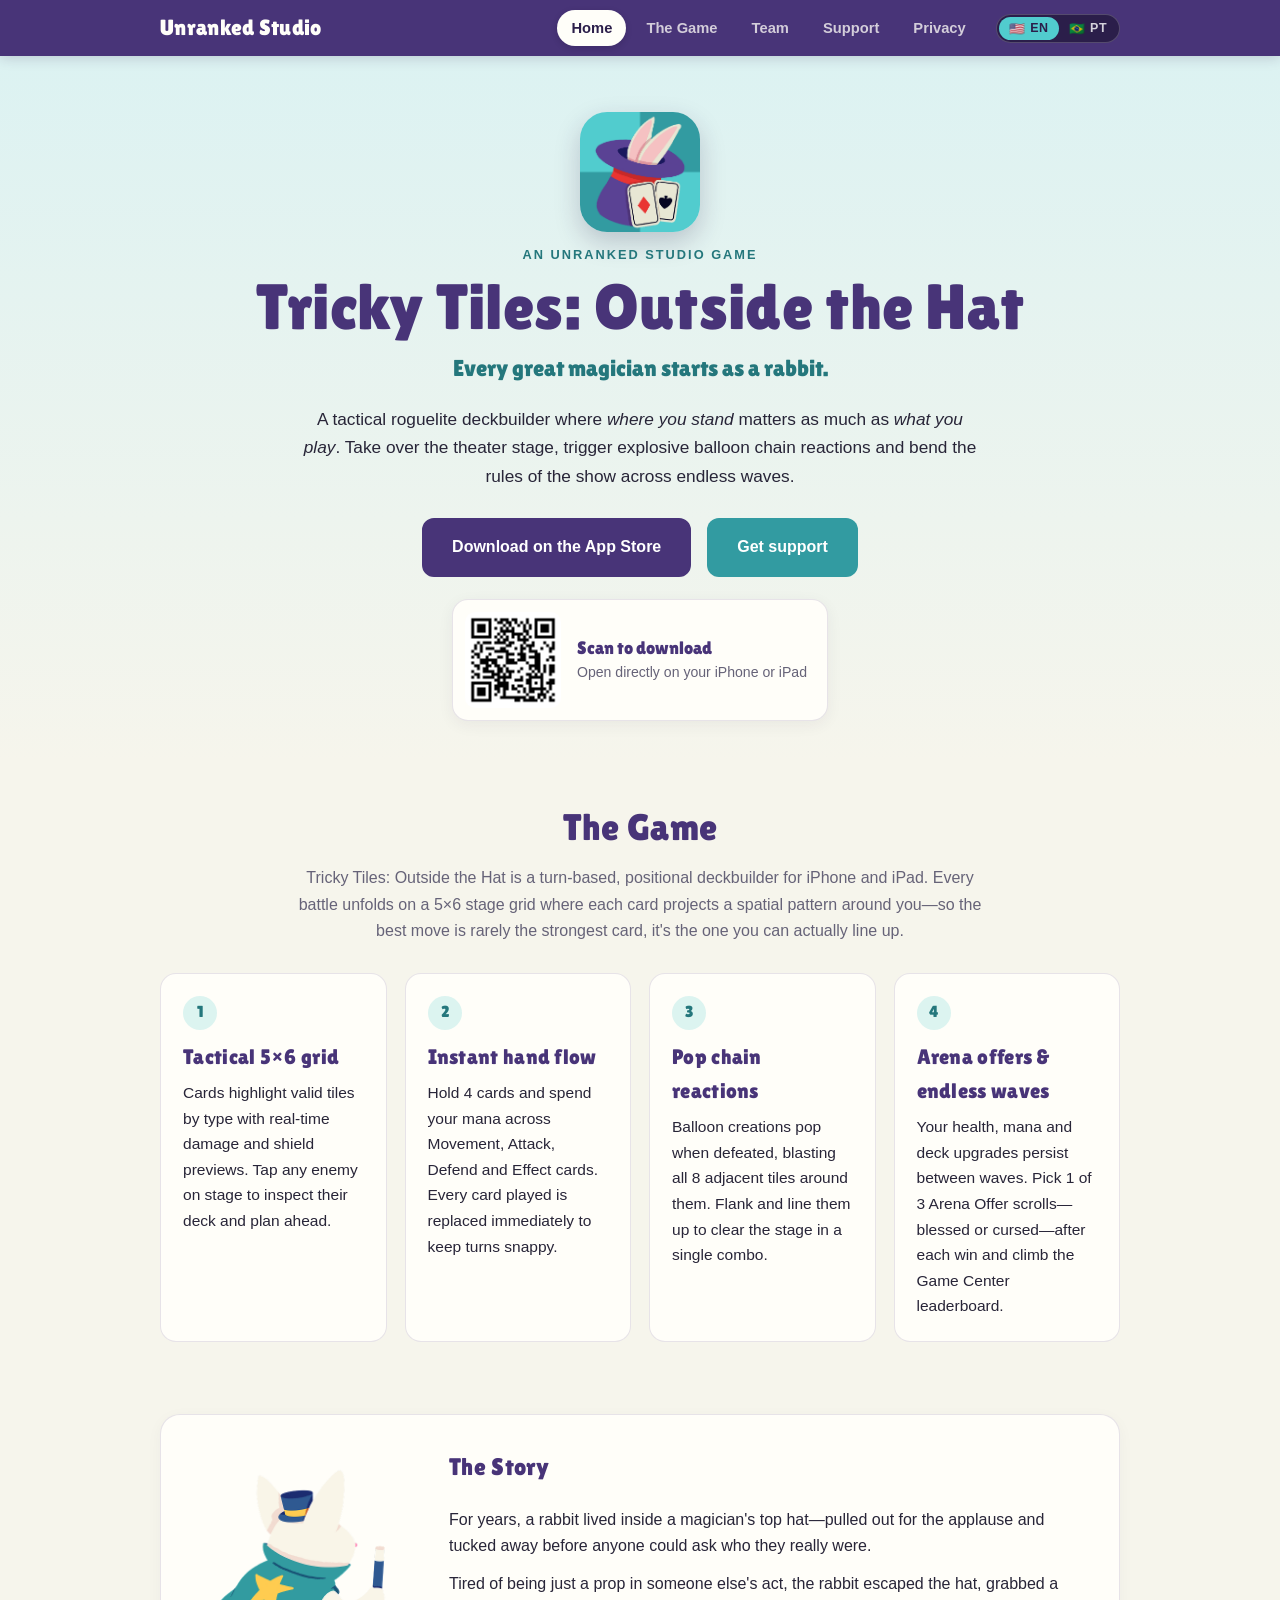
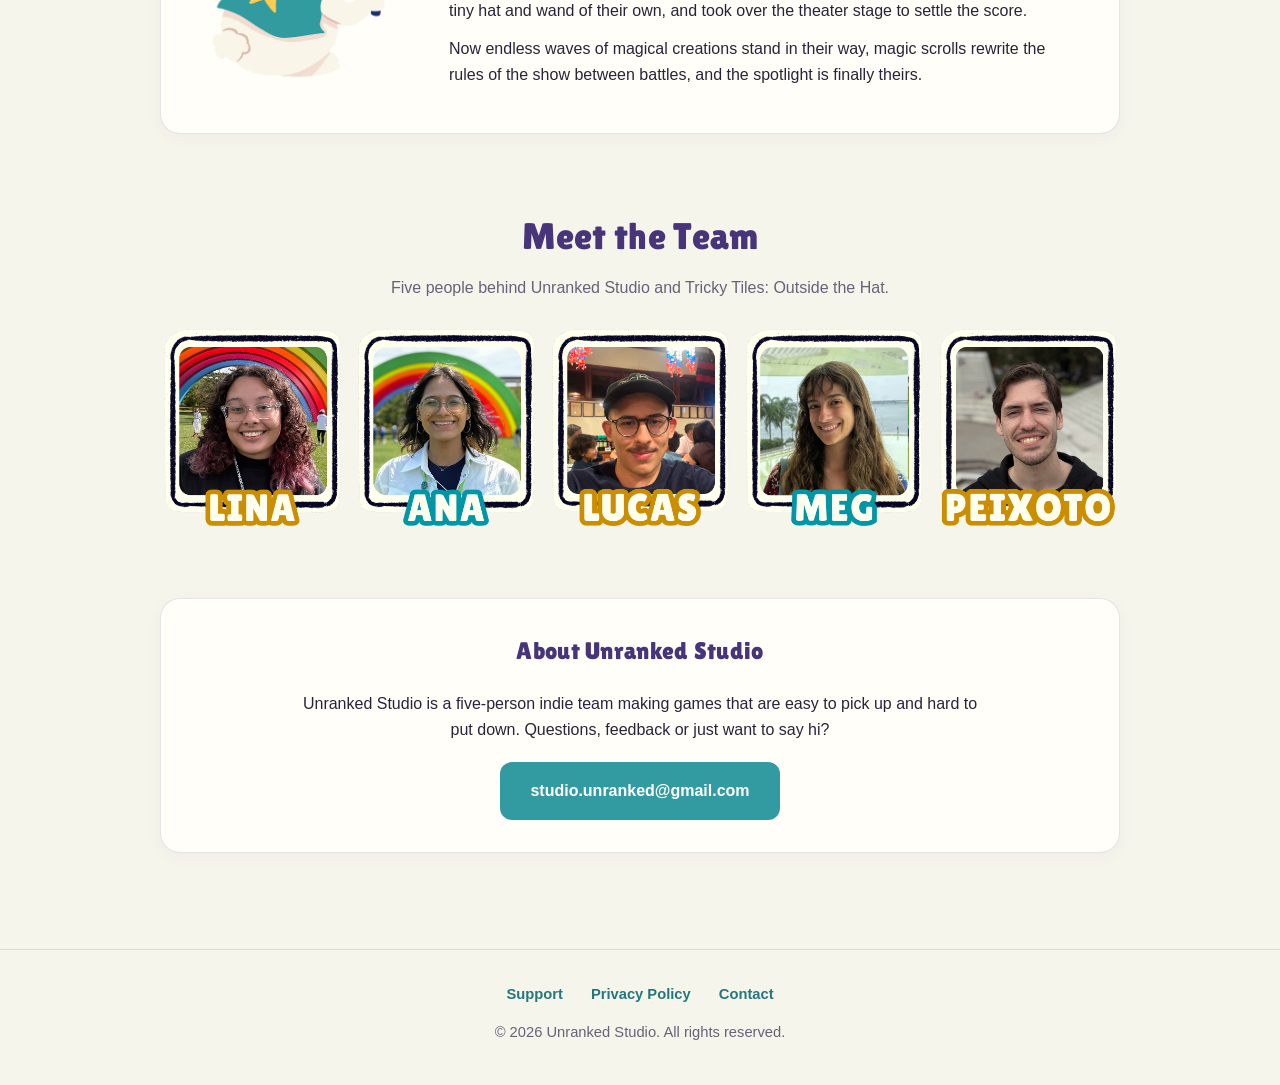
==== commit 862c6809: "qr code added" ====
--- a/index.html
+++ b/index.html
@@ -40,8 +40,8 @@
             <a href="support.html"><span data-lang="en">Support</span><span data-lang="pt">Suporte</span></a>
             <a href="privacy.html"><span data-lang="en">Privacy</span><span data-lang="pt">Privacidade</span></a>
             <div class="lang-switch" role="group" aria-label="Language / Idioma">
-                <button type="button" class="lang-btn" data-set-lang="en" title="English">EN</button>
-                <button type="button" class="lang-btn" data-set-lang="pt" title="Português">PT</button>
+                <button type="button" class="lang-btn" data-set-lang="en" title="English"><span aria-hidden="true">🇺🇸</span> EN</button>
+                <button type="button" class="lang-btn" data-set-lang="pt" title="Português"><span aria-hidden="true">🇧🇷</span> PT</button>
             </div>
         </nav>
     </div>
@@ -72,15 +72,25 @@
         </p>
 
         <div class="cta-row">
-            <!-- When the app is live, replace this span with:
-                 <a href="https://apps.apple.com/app/YOUR-APP-ID" class="btn btn-primary">Download on the App Store</a> -->
-            <span class="btn btn-soon">
-                <span data-lang="en">Coming soon to the App Store</span>
-                <span data-lang="pt">Em breve na App Store</span>
-            </span>
+            <a href="https://apps.apple.com/us/app/trick-or-sprint/id6814517143?itscg=30200&amp;itsct=apps_box_link&amp;mttnsubad=6814517143" class="btn btn-primary" target="_blank" rel="noopener">
+                <span data-lang="en">Download on the App Store</span>
+                <span data-lang="pt">Baixar na App Store</span>
+            </a>
             <a href="support.html" class="btn btn-teal">
                 <span data-lang="en">Get support</span>
                 <span data-lang="pt">Obter suporte</span>
+            </a>
+        </div>
+
+        <div class="qr-wrap">
+            <a href="https://apps.apple.com/us/app/trick-or-sprint/id6814517143?itscg=30200&amp;itsct=apps_box_link&amp;mttnsubad=6814517143" class="qr-card" target="_blank" rel="noopener">
+                <img src="images/qr-code.jpg" alt="QR Code to download Tricky Tiles: Outside the Hat on the App Store">
+                <div>
+                    <span class="qr-label" data-lang="en">Scan to download</span>
+                    <span class="qr-label" data-lang="pt">Escaneie para baixar</span>
+                    <span class="qr-sub" data-lang="en">Open directly on your iPhone or iPad</span>
+                    <span class="qr-sub" data-lang="pt">Abra direto no seu iPhone ou iPad</span>
+                </div>
             </a>
         </div>
     </div>
--- a/style.css
+++ b/style.css
@@ -116,6 +116,9 @@
     padding: 4px 10px;
     border-radius: 999px;
     cursor: pointer;
+    display: inline-flex;
+    align-items: center;
+    gap: 5px;
     transition: background-color 0.15s, color 0.15s;
 }
 .lang-btn:hover {
@@ -189,6 +192,52 @@
 }
 .hero p.pitch { max-width: 680px; margin: 0 auto 28px; font-size: 1.08em; }
 .cta-row { display: flex; gap: 16px; justify-content: center; flex-wrap: wrap; }
+
+.qr-wrap {
+    margin-top: 22px;
+    display: flex;
+    justify-content: center;
+}
+.qr-card {
+    display: inline-flex;
+    align-items: center;
+    gap: 16px;
+    padding: 12px 20px 12px 12px;
+    background-color: var(--paper);
+    border: 1px solid var(--line);
+    border-radius: 16px;
+    box-shadow: 0 4px 16px rgba(43, 30, 74, 0.06);
+    text-align: left;
+    text-decoration: none;
+    color: var(--text);
+    transition: transform 0.15s, box-shadow 0.15s;
+}
+.qr-card:hover {
+    transform: translateY(-2px);
+    box-shadow: 0 6px 20px rgba(43, 30, 74, 0.1);
+    color: var(--text);
+}
+.qr-card img {
+    width: 96px;
+    height: 96px;
+    border-radius: 10px;
+    display: block;
+    flex-shrink: 0;
+}
+.qr-card .qr-label {
+    font-family: 'Lilita One', 'Trebuchet MS', sans-serif;
+    color: var(--navy);
+    font-size: 1.1em;
+    line-height: 1.2;
+    margin: 0 0 4px;
+    display: block;
+}
+.qr-card .qr-sub {
+    font-size: 0.88em;
+    color: var(--muted);
+    line-height: 1.35;
+    display: block;
+}
 
 /* ---------- Sections ---------- */
 section.block { padding: 36px 0; scroll-margin-top: 64px; }
